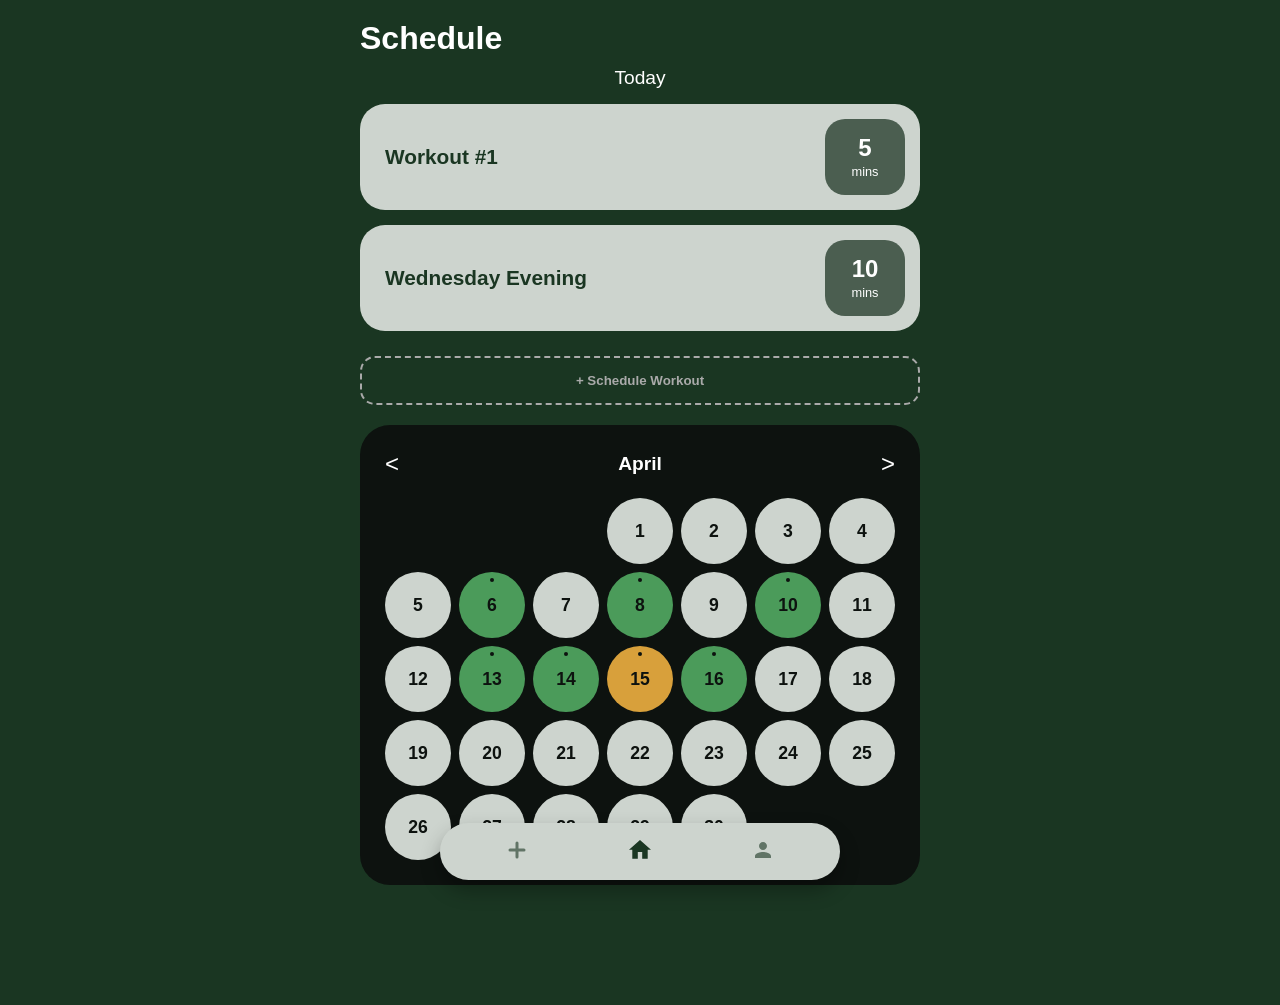
==== index.html @ 8c7636ed "Update index.html" ====
<!DOCTYPE html>
<html lang="en">
<head>
    <meta charset="UTF-8">
    <meta name="viewport" content="width=device-width, initial-scale=1.0, maximum-scale=1.0, user-scalable=no">
    <title>WorkoutKeeper</title>
    <link rel="stylesheet" href="style.css">
</head>
<body>
    <div id="app-wrapper">

        <section id="view-calendar" class="view active">
            <header class="schedule-header">
                <h1>Schedule</h1>
            </header>

            <div id="daily-schedule">
                <h2 id="selected-date-title">Today</h2>
                <div id="scheduled-workouts-list">
                    </div>
                <button id="btn-schedule-new" class="btn-ghost hidden">+ Schedule Workout</button>
            </div>

            <div class="calendar-container">
                <div class="calendar-header">
                    <button id="prev-month">&lt;</button>
                    <h2 id="month-display">April</h2>
                    <button id="next-month">&gt;</button>
                </div>
                <div id="calendar-grid" class="calendar-grid">
                    </div>
            </div>
        </section>

        <section id="view-builder" class="view hidden">
            <header>
                <input type="text" id="workout-name" placeholder="Name Your Workout" class="heading-input">
                <p style="color: #888; margin-bottom: 10px;">Color Theme</p>
                <div id="theme-selector">
                    <div class="theme-dot purple" data-theme="purple"></div>
                    <div class="theme-dot teal" data-theme="teal"></div>
                    <div class="theme-dot orange" data-theme="orange"></div>
                    <div class="theme-dot pink" data-theme="pink"></div>
                    <div class="theme-dot blue" data-theme="blue"></div>
                    <div class="theme-dot black" data-theme="black"></div>
                </div>
            </header>
            
            <main id="sets-container"></main>
            
            <button id="add-set-btn" class="btn-new-set">+ New Set</button>
            
            <div class="time-picker-inline">
                <label>Estimated Time</label>
                <select id="time-select">
                    <option value="5">5 mins</option>
                    <option value="10">10 mins</option>
                    <option value="20">15-20 mins</option>
                    <option value="30">20-30 mins</option>
                    <option value="45">30-45 mins</option>
                    <option value="60">45-60 mins</option>
                    <option value="90">1-1.5 hours</option>
                    <option value="120" selected>1.5-2 hours</option>
                </select>
            </div>

            <button id="save-to-library-btn" class="btn-save-green full-width">Save to Library</button>
        </section>

        <section id="view-active" class="view hidden">
            <h2 id="active-workout-title" style="font-size: 2.5rem; margin-bottom: 20px;">Workout</h2>
            <div id="active-sets-container"></div>
            
            <div class="execution-footer">
                <div class="progress-bar-bg"><div id="active-progress-bar"></div></div>
                <div class="flex-row">
                    <button id="btn-cancel-workout" class="btn-ghost flex-1" style="color:#e74c3c; border-color:#e74c3c; margin-top:0;">Quit</button>
                    <button id="btn-finish-workout" class="btn-save-green flex-3">Finish Workout</button>
                </div>
            </div>
        </section>

        <nav id="bottom-nav">
            <button class="nav-btn" data-target="view-builder">
                <svg width="24" height="24" viewBox="0 0 24 24" fill="none" stroke="currentColor" stroke-width="3" stroke-linecap="round"><line x1="12" y1="5" x2="12" y2="19"></line><line x1="5" y1="12" x2="19" y2="12"></line></svg>
            </button>
            <button class="nav-btn active" data-target="view-calendar">
                <svg width="24" height="24" viewBox="0 0 24 24" fill="currentColor"><path d="M10 20v-6h4v6h5v-8h3L12 3 2 12h3v8z"/></svg>
            </button>
            <button class="nav-btn" data-target="view-profile">
                <svg width="24" height="24" viewBox="0 0 24 24" fill="currentColor"><path d="M12 12c2.21 0 4-1.79 4-4s-1.79-4-4-4-4 1.79-4 4 1.79 4 4 4zm0 2c-2.67 0-8 1.34-8 4v2h16v-2c0-2.66-5.33-4-8-4z"/></svg>
            </button>
        </nav>
    </div>

    <div id="schedule-modal" class="modal-overlay hidden">
        <div class="modal-content text-center">
            <h3 style="color: black; margin-top:0;">Select Workout</h3>
            <div id="library-list"></div>
            <button id="close-schedule-modal" class="btn-delete-red full-width mt-10">Cancel</button>
        </div>
    </div>

    <div id="modal-overlay" class="modal-overlay hidden">
        <div class="modal-content">
            <h3 style="color: black; margin-top: 0;">Name Exercise</h3>
            <input type="text" id="modal-name" placeholder="Pushups">
            <div class="modal-toggles">
                <button id="toggle-reps" class="active">REPS<br><small>count</small></button>
                <button id="toggle-timed">TIMED<br><small>seconds</small></button>
            </div>
            <div id="time-unit-container" class="hidden">
                <button id="unit-sec" class="unit-btn active">Seconds</button>
                <button id="unit-min" class="unit-btn">Minutes</button>
            </div>
            <div class="modal-counter">
                <button id="counter-minus">-</button>
                <span id="counter-value">10</span>
                <button id="counter-plus">+</button>
            </div>
            <div class="flex-row">
                <button id="modal-save" class="btn-save-green flex-3">SAVE</button>
                <button id="modal-close" class="btn-delete-red flex-1">
                    <svg width="24" height="24" viewBox="0 0 24 24" fill="none" stroke="currentColor" stroke-width="2"><polyline points="3 6 5 6 21 6"></polyline><path d="M19 6v14a2 2 0 0 1-2 2H7a2 2 0 0 1-2-2V6m3 0V4a2 2 0 0 1 2-2h4a2 2 0 0 1 2 2v2"></path></svg>
                </button>
            </div>
        </div>
    </div>

    <script src="js.js"></script>
</body>
</html>
---- style.css ----
:root {
    --green-bg: #1a3622;
    --green-card: #cdd4ce;
    --green-dark: #4b5e50;
    --green-active: #4b9b5a;
    --gold: #d8a03b;
    --black: #0d120f;
    --white: #ffffff;
    --accent: #6200ea; /* Dynamic Theme Color */
}

* { box-sizing: border-box; font-family: -apple-system, BlinkMacSystemFont, sans-serif; margin: 0; padding: 0;}

body { 
    background-color: var(--white); 
    color: #333; 
    transition: background-color 0.3s ease;
}

/* Page Background Toggles */
body.bg-green { background-color: var(--green-bg); color: var(--white); }
#app-wrapper { max-width: 600px; margin: 0 auto; padding: 20px; padding-bottom: 120px; min-height: 100vh;}

/* --- SCHEDULE VIEW (Mockup 2) --- */
.schedule-header h1 { font-size: 2rem; margin-bottom: 10px; }
#selected-date-title { text-align: center; font-size: 1.2rem; font-weight: normal; margin-bottom: 15px;}

/* Workout Cards */
.workout-card {
    background-color: var(--green-card);
    border-radius: 25px;
    padding: 15px 15px 15px 25px;
    display: flex;
    justify-content: space-between;
    align-items: center;
    margin-bottom: 15px;
    color: var(--green-bg);
    cursor: pointer;
}
.workout-card h3 { font-size: 1.3rem; margin: 0; }
.workout-time-block {
    background-color: var(--green-dark);
    color: var(--white);
    border-radius: 20px;
    padding: 15px 20px;
    text-align: center;
    min-width: 80px;
}
.workout-time-block .val { font-size: 1.5rem; font-weight: bold; display: block;}
.workout-time-block .lbl { font-size: 0.8rem; }

/* Calendar Container */
.calendar-container {
    background-color: var(--black);
    border-radius: 30px;
    padding: 25px;
    margin-top: 20px;
}
.calendar-header { display: flex; justify-content: space-between; align-items: center; color: var(--white); margin-bottom: 20px;}
.calendar-header h2 { font-size: 1.2rem; margin: 0;}
.calendar-header button { background: none; border: none; color: white; font-size: 1.5rem; cursor: pointer; }

.calendar-grid {
    display: grid;
    grid-template-columns: repeat(7, 1fr);
    gap: 8px;
}
.day-cell {
    aspect-ratio: 1;
    border-radius: 50%;
    background-color: var(--green-card);
    color: var(--black);
    display: flex;
    flex-direction: column;
    align-items: center;
    justify-content: center;
    font-weight: bold;
    font-size: 1.1rem;
    cursor: pointer;
    position: relative;
}
.day-cell.empty { background: transparent; }
.day-cell.active-scheduled { background-color: var(--green-active); color: var(--black); }
.day-cell.current-selected { background-color: var(--gold); color: var(--black); }
.day-cell .dot { width: 4px; height: 4px; background: var(--black); border-radius: 50%; position: absolute; top: 6px; }

/* --- BUILDER VIEW (Mockup 3) --- */
#view-builder header h1 { font-size: 2rem; margin-bottom: 5px; }
#theme-selector { display: flex; gap: 10px; margin: 15px 0 25px 0; }
.theme-dot { width: 35px; height: 35px; border-radius: 50%; border: 3px solid transparent; cursor: pointer; }
.theme-dot.active { border-color: #aaa; }
.purple { background: #6200ea; } .teal { background: #00acc1; } .orange { background: #fb8c00; } 
.pink { background: #d81b60; } .blue { background: #2962ff; } .black { background: #000; }

.set-card {
    background-color: #000;
    color: white;
    border-radius: 20px;
    padding: 20px;
    margin-bottom: 20px;
}
.set-header { display: flex; justify-content: space-between; align-items: center; font-size: 1.2rem; font-weight: bold; margin-bottom: 15px;}
.set-header select { background: white; color: black; border-radius: 50%; width: 30px; height: 30px; text-align: center; border: none; font-weight: bold; margin-left: 10px;}

.exercise-row {
    border: 2px solid white;
    border-radius: 25px;
    padding: 12px 20px;
    margin-bottom: 10px;
    display: flex;
    justify-content: space-between;
    align-items: center;
    font-weight: bold;
}
.btn-add-ex { background: #888; color: black; border: none; border-radius: 12px; padding: 12px 20px; font-weight: bold; font-size: 1rem; cursor: pointer; margin-top: 10px;}
.btn-new-set { background: #666; color: white; width: 100%; border: none; border-radius: 20px; padding: 15px; font-size: 1.2rem; font-weight: bold; margin-bottom: 20px;}

.time-picker-inline { display: flex; justify-content: space-between; align-items: center; background: #666; color: white; padding: 10px 20px; border-radius: 25px; margin-bottom: 20px;}
.time-picker-inline select { background: transparent; color: white; border: none; font-size: 1.1rem; outline: none;}

/* --- BOTTOM NAV (Floating Pill) --- */
#bottom-nav {
    position: fixed;
    bottom: 20px;
    left: 50%;
    transform: translateX(-50%);
    width: 85%;
    max-width: 400px;
    background-color: var(--green-card);
    border-radius: 40px;
    display: flex;
    justify-content: space-around;
    padding: 15px;
    z-index: 100;
    box-shadow: 0 10px 20px rgba(0,0,0,0.3);
}
.nav-btn { background: none; border: none; color: var(--green-bg); cursor: pointer; opacity: 0.6; transition: 0.2s;}
.nav-btn.active { opacity: 1; transform: scale(1.1); }

/* --- MODAL (Mockup 3 Editor) --- */
.modal-overlay { position: fixed; inset: 0; background: rgba(255,255,255,0.9); display: flex; justify-content: center; align-items: center; z-index: 1000; }
.modal-content { background: white; border: 4px solid black; width: 90%; max-width: 400px; padding: 25px; border-radius: 20px; text-align: center; box-shadow: 0 10px 30px rgba(0,0,0,0.2);}
#modal-name { width: 100%; padding: 15px; font-size: 1.5rem; font-weight: bold; border: 2px solid black; border-radius: 12px; margin-bottom: 15px; text-align: center;}
.modal-toggles { display: flex; border: 2px solid black; border-radius: 12px; overflow: hidden; margin-bottom: 20px; }
.modal-toggles button { flex: 1; background: white; color: #888; border: none; padding: 15px; font-weight: bold; font-size: 1.2rem;}
.modal-toggles button.active { background: #aaa; color: white; }
.modal-counter { display: flex; justify-content: space-between; align-items: center; font-size: 4rem; font-weight: bold; margin-bottom: 20px; color: black;}
.modal-counter button { background: none; border: none; color: black; font-size: 3rem; cursor: pointer; padding: 0 20px;}
.btn-save-green { background: #2ecc71; color: black; font-weight: bold; border: 3px solid black; border-radius: 12px; padding: 15px; font-size: 1.2rem; cursor: pointer;}
.btn-delete-red { background: #e74c3c; color: black; border: 3px solid black; border-radius: 12px; display: flex; align-items: center; justify-content: center; cursor: pointer;}

/* Utils */
.hidden { display: none !important; }
.flex-row { display: flex; gap: 10px; }
.flex-3 { flex: 3; } .flex-1 { flex: 1; }
.full-width { width: 100%; }
.mt-10 { margin-top: 10px; }
.text-center { text-align: center; }
.btn-ghost { background: transparent; border: 2px dashed #aaa; color: #aaa; padding: 15px; border-radius: 15px; width: 100%; font-weight: bold; cursor: pointer; margin-top: 10px;}
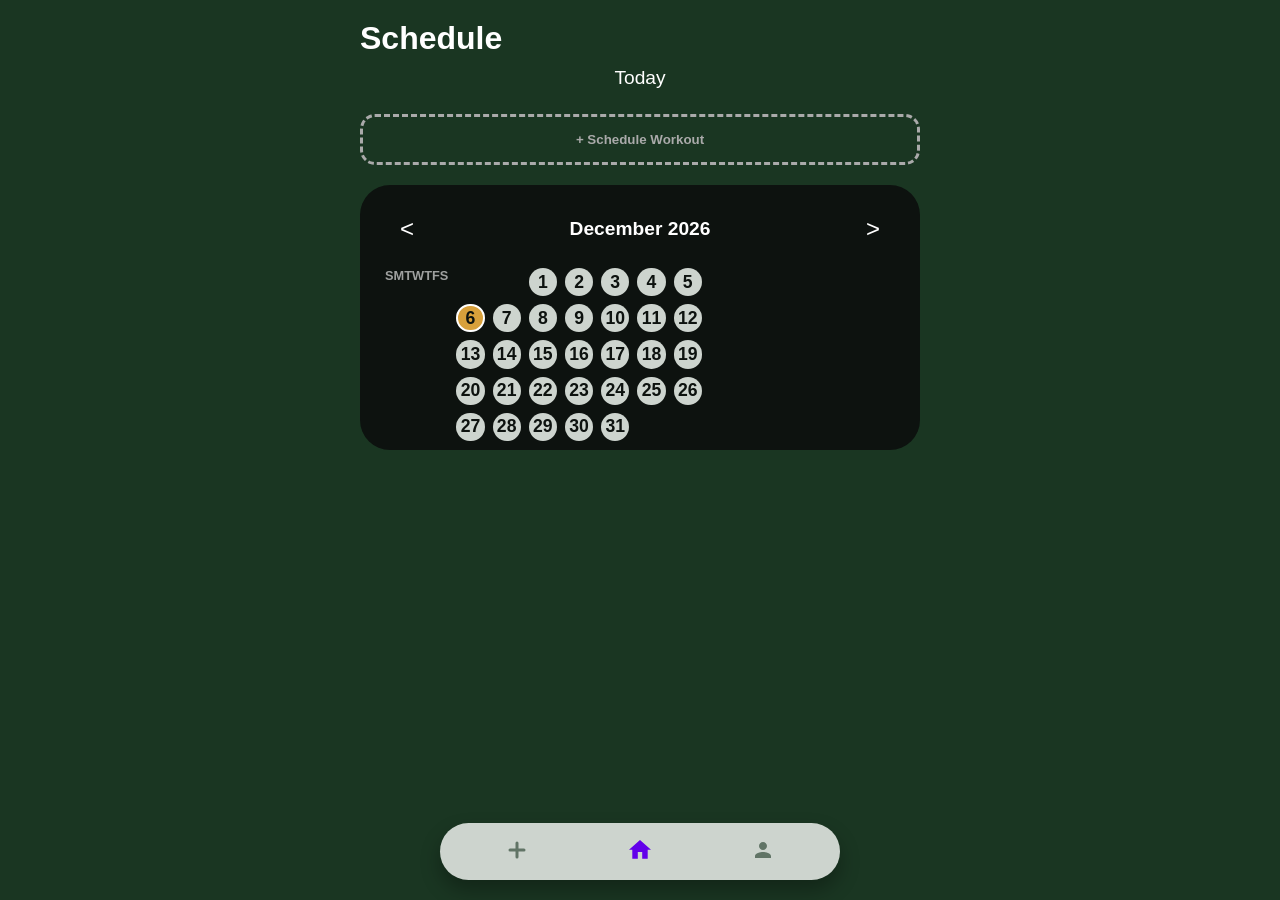
==== commit 52e11868: "Update index.html" ====
--- a/index.html
+++ b/index.html
@@ -16,8 +16,7 @@
 
             <div id="daily-schedule">
                 <h2 id="selected-date-title">Today</h2>
-                <div id="scheduled-workouts-list">
-                    </div>
+                <div id="scheduled-workouts-list"></div>
                 <button id="btn-schedule-new" class="btn-ghost hidden">+ Schedule Workout</button>
             </div>
 
@@ -27,7 +26,29 @@
                     <h2 id="month-display">April</h2>
                     <button id="next-month">&gt;</button>
                 </div>
-                <div id="calendar-grid" class="calendar-grid">
+                <div id="calendar-grid" class="calendar-grid"></div>
+            </div>
+        </section>
+
+        <section id="view-preview" class="view hidden">
+            <div class="preview-nav">
+                <button id="btn-back-schedule" class="btn-circle-back">
+                    <svg width="24" height="24" viewBox="0 0 24 24" fill="none" stroke="currentColor" stroke-width="3" stroke-linecap="round"><path d="M19 12H5M12 19l-7-7 7-7"/></svg>
+                </button>
+                <button id="btn-start-workout" class="btn-start-pill">Start</button>
+            </div>
+            
+            <div class="preview-card">
+                <p class="section-label">Overview</p>
+                <h2 id="preview-title" class="theme-text-color">Workout Name</h2>
+                
+                <p class="section-label mt-15">Estimated Time</p>
+                <div class="est-time-block">
+                    <div class="time-bubble" id="preview-time">1.5 - 2</div>
+                    <span class="time-label">hours</span>
+                </div>
+
+                <div id="preview-sets-container">
                     </div>
             </div>
         </section>
@@ -47,37 +68,29 @@
             </header>
             
             <main id="sets-container"></main>
-            
             <button id="add-set-btn" class="btn-new-set">+ New Set</button>
             
             <div class="time-picker-inline">
                 <label>Estimated Time</label>
                 <select id="time-select">
-                    <option value="5">5 mins</option>
-                    <option value="10">10 mins</option>
-                    <option value="20">15-20 mins</option>
-                    <option value="30">20-30 mins</option>
-                    <option value="45">30-45 mins</option>
-                    <option value="60">45-60 mins</option>
-                    <option value="90">1-1.5 hours</option>
-                    <option value="120" selected>1.5-2 hours</option>
+                    <option value="5 mins">5 mins</option>
+                    <option value="10 mins">10 mins</option>
+                    <option value="15-20 mins">15-20 mins</option>
+                    <option value="30-45 mins">30-45 mins</option>
+                    <option value="1.5 - 2 hours" selected>1.5 - 2 hours</option>
                 </select>
             </div>
-
             <button id="save-to-library-btn" class="btn-save-green full-width">Save to Library</button>
         </section>
 
         <section id="view-active" class="view hidden">
-            <h2 id="active-workout-title" style="font-size: 2.5rem; margin-bottom: 20px;">Workout</h2>
-            <div id="active-sets-container"></div>
+            <header class="active-header">
+                <h2 id="active-workout-title" class="theme-text-color">Workout</h2>
+                <button id="btn-cancel-workout" class="btn-ghost-small">Quit</button>
+            </header>
             
-            <div class="execution-footer">
-                <div class="progress-bar-bg"><div id="active-progress-bar"></div></div>
-                <div class="flex-row">
-                    <button id="btn-cancel-workout" class="btn-ghost flex-1" style="color:#e74c3c; border-color:#e74c3c; margin-top:0;">Quit</button>
-                    <button id="btn-finish-workout" class="btn-save-green flex-3">Finish Workout</button>
+            <div id="active-sets-container" class="active-scroll-area">
                 </div>
-            </div>
         </section>
 
         <nav id="bottom-nav">
@@ -106,8 +119,8 @@
             <h3 style="color: black; margin-top: 0;">Name Exercise</h3>
             <input type="text" id="modal-name" placeholder="Pushups">
             <div class="modal-toggles">
-                <button id="toggle-reps" class="active">REPS<br><small>count</small></button>
-                <button id="toggle-timed">TIMED<br><small>seconds</small></button>
+                <button id="toggle-reps" class="active">REPS</button>
+                <button id="toggle-timed">TIMED</button>
             </div>
             <div id="time-unit-container" class="hidden">
                 <button id="unit-sec" class="unit-btn active">Seconds</button>
@@ -120,9 +133,7 @@
             </div>
             <div class="flex-row">
                 <button id="modal-save" class="btn-save-green flex-3">SAVE</button>
-                <button id="modal-close" class="btn-delete-red flex-1">
-                    <svg width="24" height="24" viewBox="0 0 24 24" fill="none" stroke="currentColor" stroke-width="2"><polyline points="3 6 5 6 21 6"></polyline><path d="M19 6v14a2 2 0 0 1-2 2H7a2 2 0 0 1-2-2V6m3 0V4a2 2 0 0 1 2-2h4a2 2 0 0 1 2 2v2"></path></svg>
-                </button>
+                <button id="modal-close" class="btn-delete-red flex-1">X</button>
             </div>
         </div>
     </div>
--- a/style.css
+++ b/style.css
@@ -6,138 +6,82 @@
     --gold: #d8a03b;
     --black: #0d120f;
     --white: #ffffff;
-    --accent: #6200ea; /* Dynamic Theme Color */
+    --accent: #6200ea; /* Default Purple */
 }
+
+/* Theme Engine */
+[data-theme="purple"] { --accent: #6200ea; }
+[data-theme="teal"] { --accent: #00acc1; }
+[data-theme="orange"] { --accent: #fb8c00; }
+[data-theme="pink"] { --accent: #d81b60; }
+[data-theme="blue"] { --accent: #2962ff; }
+[data-theme="black"] { --accent: #333333; }
 
 * { box-sizing: border-box; font-family: -apple-system, BlinkMacSystemFont, sans-serif; margin: 0; padding: 0;}
 
-body { 
-    background-color: var(--white); 
-    color: #333; 
-    transition: background-color 0.3s ease;
-}
-
-/* Page Background Toggles */
+body { background-color: var(--white); color: #333; transition: background-color 0.3s ease; }
 body.bg-green { background-color: var(--green-bg); color: var(--white); }
 #app-wrapper { max-width: 600px; margin: 0 auto; padding: 20px; padding-bottom: 120px; min-height: 100vh;}
 
-/* --- SCHEDULE VIEW (Mockup 2) --- */
 .schedule-header h1 { font-size: 2rem; margin-bottom: 10px; }
 #selected-date-title { text-align: center; font-size: 1.2rem; font-weight: normal; margin-bottom: 15px;}
 
 /* Workout Cards */
-.workout-card {
-    background-color: var(--green-card);
-    border-radius: 25px;
-    padding: 15px 15px 15px 25px;
-    display: flex;
-    justify-content: space-between;
-    align-items: center;
-    margin-bottom: 15px;
-    color: var(--green-bg);
-    cursor: pointer;
-}
-.workout-card h3 { font-size: 1.3rem; margin: 0; }
-.workout-time-block {
-    background-color: var(--green-dark);
-    color: var(--white);
-    border-radius: 20px;
-    padding: 15px 20px;
-    text-align: center;
-    min-width: 80px;
-}
+.workout-card { background-color: var(--green-card); border-radius: 25px; padding: 15px 15px 15px 25px; display: flex; justify-content: space-between; align-items: center; margin-bottom: 15px; color: var(--green-bg); cursor: pointer; box-shadow: 0 4px 6px rgba(0,0,0,0.1); }
+.workout-time-block { background-color: var(--green-dark); color: var(--white); border-radius: 20px; padding: 15px 20px; text-align: center; min-width: 80px; }
 .workout-time-block .val { font-size: 1.5rem; font-weight: bold; display: block;}
 .workout-time-block .lbl { font-size: 0.8rem; }
 
 /* Calendar Container */
-.calendar-container {
-    background-color: var(--black);
-    border-radius: 30px;
-    padding: 25px;
-    margin-top: 20px;
-}
+.calendar-container { background-color: var(--black); border-radius: 30px; padding: 25px; margin-top: 20px; }
 .calendar-header { display: flex; justify-content: space-between; align-items: center; color: var(--white); margin-bottom: 20px;}
 .calendar-header h2 { font-size: 1.2rem; margin: 0;}
-.calendar-header button { background: none; border: none; color: white; font-size: 1.5rem; cursor: pointer; }
+.calendar-header button { background: none; border: none; color: white; font-size: 1.5rem; cursor: pointer; padding: 5px 15px;}
 
-.calendar-grid {
-    display: grid;
-    grid-template-columns: repeat(7, 1fr);
-    gap: 8px;
-}
-.day-cell {
-    aspect-ratio: 1;
-    border-radius: 50%;
-    background-color: var(--green-card);
-    color: var(--black);
-    display: flex;
-    flex-direction: column;
-    align-items: center;
-    justify-content: center;
-    font-weight: bold;
-    font-size: 1.1rem;
-    cursor: pointer;
-    position: relative;
-}
-.day-cell.empty { background: transparent; }
+.calendar-grid { display: grid; grid-template-columns: repeat(7, 1fr); gap: 8px; }
+.calendar-grid-header { display: grid; grid-template-columns: repeat(7, 1fr); text-align: center; font-weight: bold; font-size: 0.8rem; margin-bottom: 10px; opacity: 0.6; color: white;}
+.day-cell { aspect-ratio: 1; border-radius: 50%; background-color: var(--green-card); color: var(--black); display: flex; flex-direction: column; align-items: center; justify-content: center; font-weight: bold; font-size: 1.1rem; cursor: pointer; position: relative; }
+.day-cell.empty { background: transparent; cursor: default;}
 .day-cell.active-scheduled { background-color: var(--green-active); color: var(--black); }
-.day-cell.current-selected { background-color: var(--gold); color: var(--black); }
+.day-cell.current-selected { background-color: var(--gold); color: var(--black); border: 2px solid white;}
 .day-cell .dot { width: 4px; height: 4px; background: var(--black); border-radius: 50%; position: absolute; top: 6px; }
 
-/* --- BUILDER VIEW (Mockup 3) --- */
-#view-builder header h1 { font-size: 2rem; margin-bottom: 5px; }
+/* Builder */
+.heading-input { width: 100%; background: transparent; border: none; color: black; font-size: 2.5rem; font-weight: bold; margin-bottom: 5px; outline: none; border-bottom: 2px dashed #ccc;}
+.heading-input::placeholder { color: #ccc; }
+
 #theme-selector { display: flex; gap: 10px; margin: 15px 0 25px 0; }
 .theme-dot { width: 35px; height: 35px; border-radius: 50%; border: 3px solid transparent; cursor: pointer; }
-.theme-dot.active { border-color: #aaa; }
+.theme-dot.active { border-color: #333; }
 .purple { background: #6200ea; } .teal { background: #00acc1; } .orange { background: #fb8c00; } 
 .pink { background: #d81b60; } .blue { background: #2962ff; } .black { background: #000; }
 
-.set-card {
-    background-color: #000;
-    color: white;
-    border-radius: 20px;
-    padding: 20px;
-    margin-bottom: 20px;
-}
+.set-card { background-color: #000; color: white; border-radius: 20px; padding: 20px; margin-bottom: 20px; }
 .set-header { display: flex; justify-content: space-between; align-items: center; font-size: 1.2rem; font-weight: bold; margin-bottom: 15px;}
-.set-header select { background: white; color: black; border-radius: 50%; width: 30px; height: 30px; text-align: center; border: none; font-weight: bold; margin-left: 10px;}
 
-.exercise-row {
-    border: 2px solid white;
-    border-radius: 25px;
-    padding: 12px 20px;
-    margin-bottom: 10px;
-    display: flex;
-    justify-content: space-between;
-    align-items: center;
-    font-weight: bold;
-}
+/* NEW: Set Counter UI */
+.set-counter { display: flex; align-items: center; background: white; color: black; border-radius: 20px; padding: 2px 5px; font-weight: bold;}
+.set-counter button { background: none; border: none; font-size: 1.2rem; font-weight: bold; padding: 0 10px; cursor: pointer; color: var(--accent);}
+.set-counter span { padding: 0 10px; font-size: 1.1rem;}
+
+.exercise-row { border: 2px solid white; border-radius: 25px; padding: 12px 20px; margin-bottom: 10px; display: flex; justify-content: space-between; align-items: center; font-weight: bold;}
 .btn-add-ex { background: #888; color: black; border: none; border-radius: 12px; padding: 12px 20px; font-weight: bold; font-size: 1rem; cursor: pointer; margin-top: 10px;}
 .btn-new-set { background: #666; color: white; width: 100%; border: none; border-radius: 20px; padding: 15px; font-size: 1.2rem; font-weight: bold; margin-bottom: 20px;}
 
 .time-picker-inline { display: flex; justify-content: space-between; align-items: center; background: #666; color: white; padding: 10px 20px; border-radius: 25px; margin-bottom: 20px;}
 .time-picker-inline select { background: transparent; color: white; border: none; font-size: 1.1rem; outline: none;}
 
-/* --- BOTTOM NAV (Floating Pill) --- */
-#bottom-nav {
-    position: fixed;
-    bottom: 20px;
-    left: 50%;
-    transform: translateX(-50%);
-    width: 85%;
-    max-width: 400px;
-    background-color: var(--green-card);
-    border-radius: 40px;
-    display: flex;
-    justify-content: space-around;
-    padding: 15px;
-    z-index: 100;
-    box-shadow: 0 10px 20px rgba(0,0,0,0.3);
-}
+/* Floating Nav */
+#bottom-nav { position: fixed; bottom: 20px; left: 50%; transform: translateX(-50%); width: 85%; max-width: 400px; background-color: var(--green-card); border-radius: 40px; display: flex; justify-content: space-around; padding: 15px; z-index: 100; box-shadow: 0 10px 20px rgba(0,0,0,0.3); }
 .nav-btn { background: none; border: none; color: var(--green-bg); cursor: pointer; opacity: 0.6; transition: 0.2s;}
-.nav-btn.active { opacity: 1; transform: scale(1.1); }
+.nav-btn.active { opacity: 1; transform: scale(1.1); color: var(--accent); }
 
-/* --- MODAL (Mockup 3 Editor) --- */
+/* Execution Engine */
+.execution-footer { position: fixed; bottom: 0; left: 0; width: 100%; background: #111; padding: 20px; padding-bottom: 30px; z-index: 200; box-shadow: 0 -10px 20px rgba(0,0,0,0.5);}
+.progress-bar-bg { width: 100%; height: 10px; background: #333; border-radius: 5px; overflow: hidden; margin-bottom: 20px; }
+#active-progress-bar { height: 100%; width: 0%; background: var(--accent); transition: width 0.3s ease; }
+
+/* Modals */
 .modal-overlay { position: fixed; inset: 0; background: rgba(255,255,255,0.9); display: flex; justify-content: center; align-items: center; z-index: 1000; }
 .modal-content { background: white; border: 4px solid black; width: 90%; max-width: 400px; padding: 25px; border-radius: 20px; text-align: center; box-shadow: 0 10px 30px rgba(0,0,0,0.2);}
 #modal-name { width: 100%; padding: 15px; font-size: 1.5rem; font-weight: bold; border: 2px solid black; border-radius: 12px; margin-bottom: 15px; text-align: center;}
@@ -146,14 +90,14 @@
 .modal-toggles button.active { background: #aaa; color: white; }
 .modal-counter { display: flex; justify-content: space-between; align-items: center; font-size: 4rem; font-weight: bold; margin-bottom: 20px; color: black;}
 .modal-counter button { background: none; border: none; color: black; font-size: 3rem; cursor: pointer; padding: 0 20px;}
+
 .btn-save-green { background: #2ecc71; color: black; font-weight: bold; border: 3px solid black; border-radius: 12px; padding: 15px; font-size: 1.2rem; cursor: pointer;}
-.btn-delete-red { background: #e74c3c; color: black; border: 3px solid black; border-radius: 12px; display: flex; align-items: center; justify-content: center; cursor: pointer;}
+.btn-delete-red { background: #e74c3c; color: black; border: 3px solid black; border-radius: 12px; display: flex; align-items: center; justify-content: center; cursor: pointer; padding: 15px; font-weight: bold;}
+.btn-ghost { background: transparent; border: 3px dashed #aaa; color: #aaa; padding: 15px; border-radius: 15px; width: 100%; font-weight: bold; cursor: pointer; margin-top: 10px;}
 
-/* Utils */
 .hidden { display: none !important; }
 .flex-row { display: flex; gap: 10px; }
 .flex-3 { flex: 3; } .flex-1 { flex: 1; }
 .full-width { width: 100%; }
 .mt-10 { margin-top: 10px; }
 .text-center { text-align: center; }
-.btn-ghost { background: transparent; border: 2px dashed #aaa; color: #aaa; padding: 15px; border-radius: 15px; width: 100%; font-weight: bold; cursor: pointer; margin-top: 10px;}
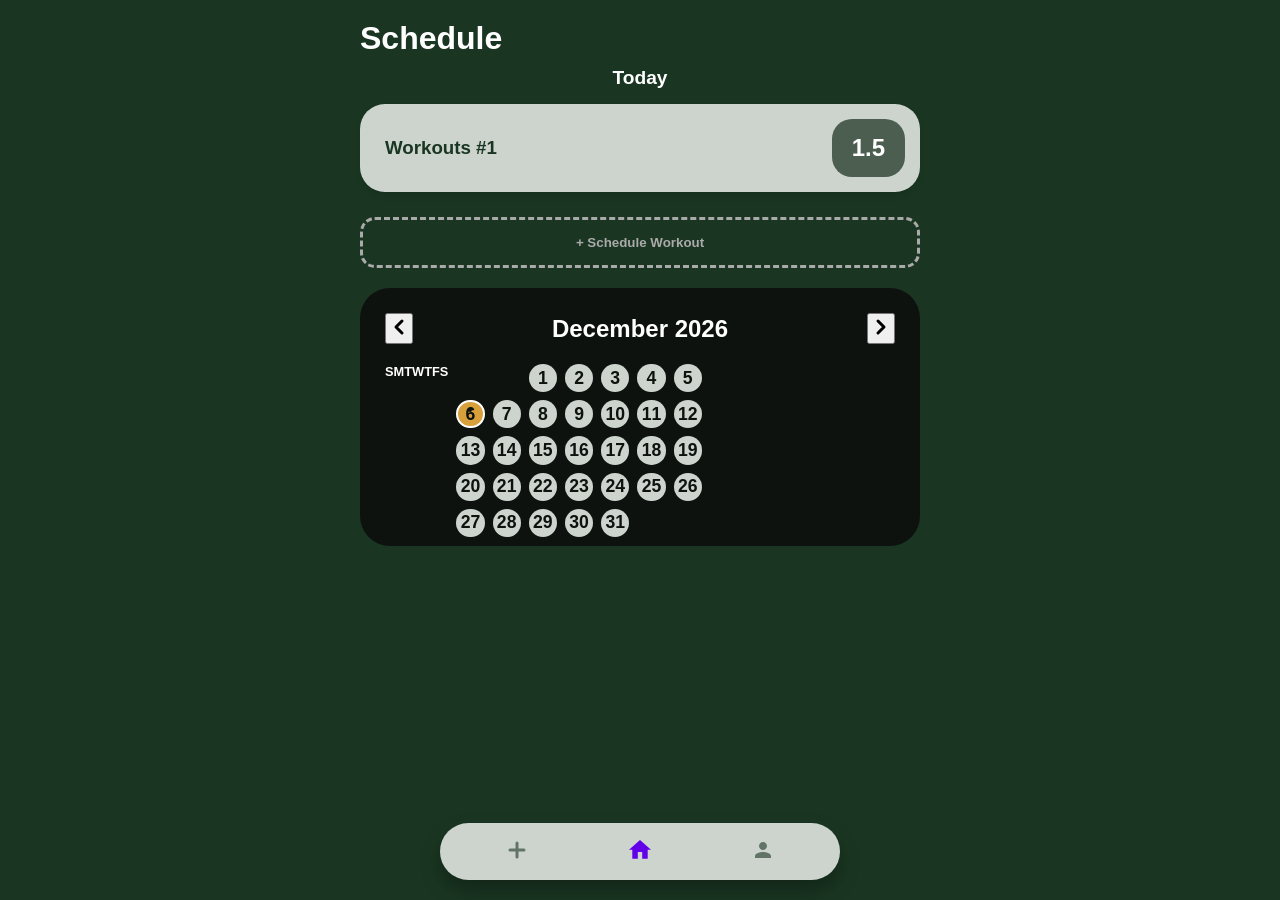
==== commit f1ac2c86: "Update index.html" ====
--- a/index.html
+++ b/index.html
@@ -22,9 +22,13 @@
 
             <div class="calendar-container">
                 <div class="calendar-header">
-                    <button id="prev-month">&lt;</button>
+                    <button id="prev-month">
+                        <svg width="24" height="24" viewBox="0 0 24 24" fill="none" stroke="currentColor" stroke-width="3" stroke-linecap="round" stroke-linejoin="round"><polyline points="15 18 9 12 15 6"></polyline></svg>
+                    </button>
                     <h2 id="month-display">April</h2>
-                    <button id="next-month">&gt;</button>
+                    <button id="next-month">
+                        <svg width="24" height="24" viewBox="0 0 24 24" fill="none" stroke="currentColor" stroke-width="3" stroke-linecap="round" stroke-linejoin="round"><polyline points="9 18 15 12 9 6"></polyline></svg>
+                    </button>
                 </div>
                 <div id="calendar-grid" class="calendar-grid"></div>
             </div>
--- a/style.css
+++ b/style.css
@@ -1,45 +1,65 @@
 :root {
-    --green-bg: #1a3622;
-    --green-card: #cdd4ce;
-    --green-dark: #4b5e50;
-    --green-active: #4b9b5a;
-    --gold: #d8a03b;
-    --black: #0d120f;
-    --white: #ffffff;
-    --accent: #6200ea; /* Default Purple */
+    --green-bg: #1a3622; --green-card: #cdd4ce; --green-dark: #4b5e50; --green-active: #4b9b5a;
+    --gold: #d8a03b; --black: #0d120f; --white: #ffffff;
+    
+    /* Dynamic Theme Variables */
+    --accent: #6200ea; 
+    --accent-dark: #311b92;
+    --accent-fade: linear-gradient(to bottom, #6200ea, transparent);
+    --accent-bg-wash: #f3e5f5;
 }
 
 /* Theme Engine */
-[data-theme="purple"] { --accent: #6200ea; }
-[data-theme="teal"] { --accent: #00acc1; }
-[data-theme="orange"] { --accent: #fb8c00; }
-[data-theme="pink"] { --accent: #d81b60; }
-[data-theme="blue"] { --accent: #2962ff; }
-[data-theme="black"] { --accent: #333333; }
+[data-theme="purple"] { --accent: #4a2cba; --accent-dark: #2a1b54; --accent-fade: linear-gradient(to bottom, #4a2cba, #4a2cba00); --accent-bg-wash: #f0ebfc; }
+[data-theme="teal"] { --accent: #3b8e9b; --accent-dark: #1e4b52; --accent-fade: linear-gradient(to bottom, #3b8e9b, #3b8e9b00); --accent-bg-wash: #e0f2f1; }
+[data-theme="orange"] { --accent: #fb8c00; --accent-dark: #e65100; --accent-fade: linear-gradient(to bottom, #fb8c00, #fb8c0000); --accent-bg-wash: #fff3e0; }
+[data-theme="pink"] { --accent: #d81b60; --accent-dark: #880e4f; --accent-fade: linear-gradient(to bottom, #d81b60, #d81b6000); --accent-bg-wash: #fce4ec; }
+[data-theme="blue"] { --accent: #2962ff; --accent-dark: #0d47a1; --accent-fade: linear-gradient(to bottom, #2962ff, #2962ff00); --accent-bg-wash: #e3f2fd; }
+[data-theme="black"] { --accent: #333333; --accent-dark: #000000; --accent-fade: linear-gradient(to bottom, #333, #33333300); --accent-bg-wash: #eeeeee; }
 
-* { box-sizing: border-box; font-family: -apple-system, BlinkMacSystemFont, sans-serif; margin: 0; padding: 0;}
-
+* { box-sizing: border-box; font-family: -apple-system, sans-serif; margin: 0; padding: 0;}
 body { background-color: var(--white); color: #333; transition: background-color 0.3s ease; }
 body.bg-green { background-color: var(--green-bg); color: var(--white); }
+body.bg-wash { background-color: var(--accent-bg-wash); }
 #app-wrapper { max-width: 600px; margin: 0 auto; padding: 20px; padding-bottom: 120px; min-height: 100vh;}
 
+.theme-text-color { color: var(--accent); }
+
+/* --- Preview View (New) --- */
+.preview-nav { display: flex; justify-content: space-between; align-items: center; margin-bottom: 20px;}
+.btn-circle-back { width: 60px; height: 60px; border-radius: 50%; background: white; border: none; box-shadow: 0 4px 10px rgba(0,0,0,0.1); display: flex; justify-content: center; align-items: center; cursor: pointer; color: #333;}
+.btn-start-pill { background: #4caf50; color: white; border: none; border-radius: 30px; padding: 15px 40px; font-size: 1.5rem; font-weight: bold; cursor: pointer; box-shadow: 0 4px 10px rgba(0,0,0,0.2);}
+
+.preview-card { background: white; border-radius: 30px; padding: 30px; box-shadow: 0 10px 30px rgba(0,0,0,0.1); min-height: 70vh;}
+.section-label { font-weight: bold; color: #111; margin-bottom: 5px; font-size: 1.1rem;}
+#preview-title { font-size: 2.2rem; margin-bottom: 20px; }
+.est-time-block { display: flex; align-items: center; gap: 15px; margin-bottom: 30px;}
+.time-bubble { background: #666; color: white; padding: 10px 20px; border-radius: 25px; font-size: 1.5rem; font-weight: bold;}
+.time-label { font-size: 1.5rem; color: #111; }
+
+/* Themed Set Cards (Preview & Active) */
+.themed-set-card { background: var(--accent); color: white; border-radius: 25px; padding: 25px; margin-bottom: 20px; transition: 0.3s ease;}
+.themed-set-card.faded { background: var(--accent-fade); opacity: 0.8;}
+.set-card-header { display: flex; justify-content: space-between; font-size: 1.3rem; font-weight: bold; margin-bottom: 20px;}
+
+.ex-badge-row { display: flex; align-items: center; gap: 15px; margin-bottom: 15px; font-size: 1.3rem; font-weight: 600;}
+.ex-badge { background: var(--accent-dark); color: white; width: 50px; height: 50px; border-radius: 50%; display: flex; justify-content: center; align-items: center; font-size: 1.2rem;}
+
+/* Active Workout specific buttons */
+.btn-timer-gold { background: #f4d03f; color: white; border: none; border-radius: 20px; padding: 15px; width: 100%; font-size: 1.5rem; font-weight: bold; margin-top: 10px; cursor: pointer;}
+.btn-complete-green { background: #2ecc71; color: white; border: none; border-radius: 20px; padding: 15px; width: 100%; font-size: 1.5rem; font-weight: bold; margin-top: 10px; cursor: pointer;}
+
+/* Calendar / Common */
 .schedule-header h1 { font-size: 2rem; margin-bottom: 10px; }
-#selected-date-title { text-align: center; font-size: 1.2rem; font-weight: normal; margin-bottom: 15px;}
-
-/* Workout Cards */
+#selected-date-title { text-align: center; font-size: 1.2rem; margin-bottom: 15px;}
 .workout-card { background-color: var(--green-card); border-radius: 25px; padding: 15px 15px 15px 25px; display: flex; justify-content: space-between; align-items: center; margin-bottom: 15px; color: var(--green-bg); cursor: pointer; box-shadow: 0 4px 6px rgba(0,0,0,0.1); }
-.workout-time-block { background-color: var(--green-dark); color: var(--white); border-radius: 20px; padding: 15px 20px; text-align: center; min-width: 80px; }
+.workout-time-block { background-color: var(--green-dark); color: var(--white); border-radius: 20px; padding: 15px 20px; text-align: center; }
 .workout-time-block .val { font-size: 1.5rem; font-weight: bold; display: block;}
 .workout-time-block .lbl { font-size: 0.8rem; }
-
-/* Calendar Container */
 .calendar-container { background-color: var(--black); border-radius: 30px; padding: 25px; margin-top: 20px; }
 .calendar-header { display: flex; justify-content: space-between; align-items: center; color: var(--white); margin-bottom: 20px;}
-.calendar-header h2 { font-size: 1.2rem; margin: 0;}
-.calendar-header button { background: none; border: none; color: white; font-size: 1.5rem; cursor: pointer; padding: 5px 15px;}
-
+.calendar-grid-header { display: grid; grid-template-columns: repeat(7, 1fr); text-align: center; font-weight: bold; font-size: 0.8rem; margin-bottom: 10px; color: white;}
 .calendar-grid { display: grid; grid-template-columns: repeat(7, 1fr); gap: 8px; }
-.calendar-grid-header { display: grid; grid-template-columns: repeat(7, 1fr); text-align: center; font-weight: bold; font-size: 0.8rem; margin-bottom: 10px; opacity: 0.6; color: white;}
 .day-cell { aspect-ratio: 1; border-radius: 50%; background-color: var(--green-card); color: var(--black); display: flex; flex-direction: column; align-items: center; justify-content: center; font-weight: bold; font-size: 1.1rem; cursor: pointer; position: relative; }
 .day-cell.empty { background: transparent; cursor: default;}
 .day-cell.active-scheduled { background-color: var(--green-active); color: var(--black); }
@@ -48,26 +68,17 @@
 
 /* Builder */
 .heading-input { width: 100%; background: transparent; border: none; color: black; font-size: 2.5rem; font-weight: bold; margin-bottom: 5px; outline: none; border-bottom: 2px dashed #ccc;}
-.heading-input::placeholder { color: #ccc; }
-
 #theme-selector { display: flex; gap: 10px; margin: 15px 0 25px 0; }
 .theme-dot { width: 35px; height: 35px; border-radius: 50%; border: 3px solid transparent; cursor: pointer; }
 .theme-dot.active { border-color: #333; }
-.purple { background: #6200ea; } .teal { background: #00acc1; } .orange { background: #fb8c00; } 
-.pink { background: #d81b60; } .blue { background: #2962ff; } .black { background: #000; }
-
+.purple { background: #4a2cba; } .teal { background: #3b8e9b; } .orange { background: #fb8c00; } .pink { background: #d81b60; } .blue { background: #2962ff; } .black { background: #000; }
 .set-card { background-color: #000; color: white; border-radius: 20px; padding: 20px; margin-bottom: 20px; }
 .set-header { display: flex; justify-content: space-between; align-items: center; font-size: 1.2rem; font-weight: bold; margin-bottom: 15px;}
-
-/* NEW: Set Counter UI */
 .set-counter { display: flex; align-items: center; background: white; color: black; border-radius: 20px; padding: 2px 5px; font-weight: bold;}
 .set-counter button { background: none; border: none; font-size: 1.2rem; font-weight: bold; padding: 0 10px; cursor: pointer; color: var(--accent);}
-.set-counter span { padding: 0 10px; font-size: 1.1rem;}
-
 .exercise-row { border: 2px solid white; border-radius: 25px; padding: 12px 20px; margin-bottom: 10px; display: flex; justify-content: space-between; align-items: center; font-weight: bold;}
 .btn-add-ex { background: #888; color: black; border: none; border-radius: 12px; padding: 12px 20px; font-weight: bold; font-size: 1rem; cursor: pointer; margin-top: 10px;}
 .btn-new-set { background: #666; color: white; width: 100%; border: none; border-radius: 20px; padding: 15px; font-size: 1.2rem; font-weight: bold; margin-bottom: 20px;}
-
 .time-picker-inline { display: flex; justify-content: space-between; align-items: center; background: #666; color: white; padding: 10px 20px; border-radius: 25px; margin-bottom: 20px;}
 .time-picker-inline select { background: transparent; color: white; border: none; font-size: 1.1rem; outline: none;}
 
@@ -76,12 +87,9 @@
 .nav-btn { background: none; border: none; color: var(--green-bg); cursor: pointer; opacity: 0.6; transition: 0.2s;}
 .nav-btn.active { opacity: 1; transform: scale(1.1); color: var(--accent); }
 
-/* Execution Engine */
-.execution-footer { position: fixed; bottom: 0; left: 0; width: 100%; background: #111; padding: 20px; padding-bottom: 30px; z-index: 200; box-shadow: 0 -10px 20px rgba(0,0,0,0.5);}
-.progress-bar-bg { width: 100%; height: 10px; background: #333; border-radius: 5px; overflow: hidden; margin-bottom: 20px; }
-#active-progress-bar { height: 100%; width: 0%; background: var(--accent); transition: width 0.3s ease; }
-
-/* Modals */
+/* Modals & Utils */
+.active-header { display: flex; justify-content: space-between; align-items: center; margin-bottom: 20px;}
+.btn-ghost-small { background: transparent; border: 2px solid #ccc; border-radius: 15px; padding: 5px 15px; font-weight: bold; color: #555;}
 .modal-overlay { position: fixed; inset: 0; background: rgba(255,255,255,0.9); display: flex; justify-content: center; align-items: center; z-index: 1000; }
 .modal-content { background: white; border: 4px solid black; width: 90%; max-width: 400px; padding: 25px; border-radius: 20px; text-align: center; box-shadow: 0 10px 30px rgba(0,0,0,0.2);}
 #modal-name { width: 100%; padding: 15px; font-size: 1.5rem; font-weight: bold; border: 2px solid black; border-radius: 12px; margin-bottom: 15px; text-align: center;}
@@ -90,14 +98,11 @@
 .modal-toggles button.active { background: #aaa; color: white; }
 .modal-counter { display: flex; justify-content: space-between; align-items: center; font-size: 4rem; font-weight: bold; margin-bottom: 20px; color: black;}
 .modal-counter button { background: none; border: none; color: black; font-size: 3rem; cursor: pointer; padding: 0 20px;}
-
-.btn-save-green { background: #2ecc71; color: black; font-weight: bold; border: 3px solid black; border-radius: 12px; padding: 15px; font-size: 1.2rem; cursor: pointer;}
-.btn-delete-red { background: #e74c3c; color: black; border: 3px solid black; border-radius: 12px; display: flex; align-items: center; justify-content: center; cursor: pointer; padding: 15px; font-weight: bold;}
+.btn-save-green { background: #2ecc71; color: white; font-weight: bold; border:none; border-radius: 15px; padding: 15px; font-size: 1.2rem; cursor: pointer;}
+.btn-delete-red { background: #e74c3c; color: white; font-weight: bold; border:none; border-radius: 15px; display: flex; align-items: center; justify-content: center; cursor: pointer; padding: 15px;}
 .btn-ghost { background: transparent; border: 3px dashed #aaa; color: #aaa; padding: 15px; border-radius: 15px; width: 100%; font-weight: bold; cursor: pointer; margin-top: 10px;}
-
 .hidden { display: none !important; }
 .flex-row { display: flex; gap: 10px; }
 .flex-3 { flex: 3; } .flex-1 { flex: 1; }
 .full-width { width: 100%; }
-.mt-10 { margin-top: 10px; }
-.text-center { text-align: center; }
+.mt-15 { margin-top: 15px; }
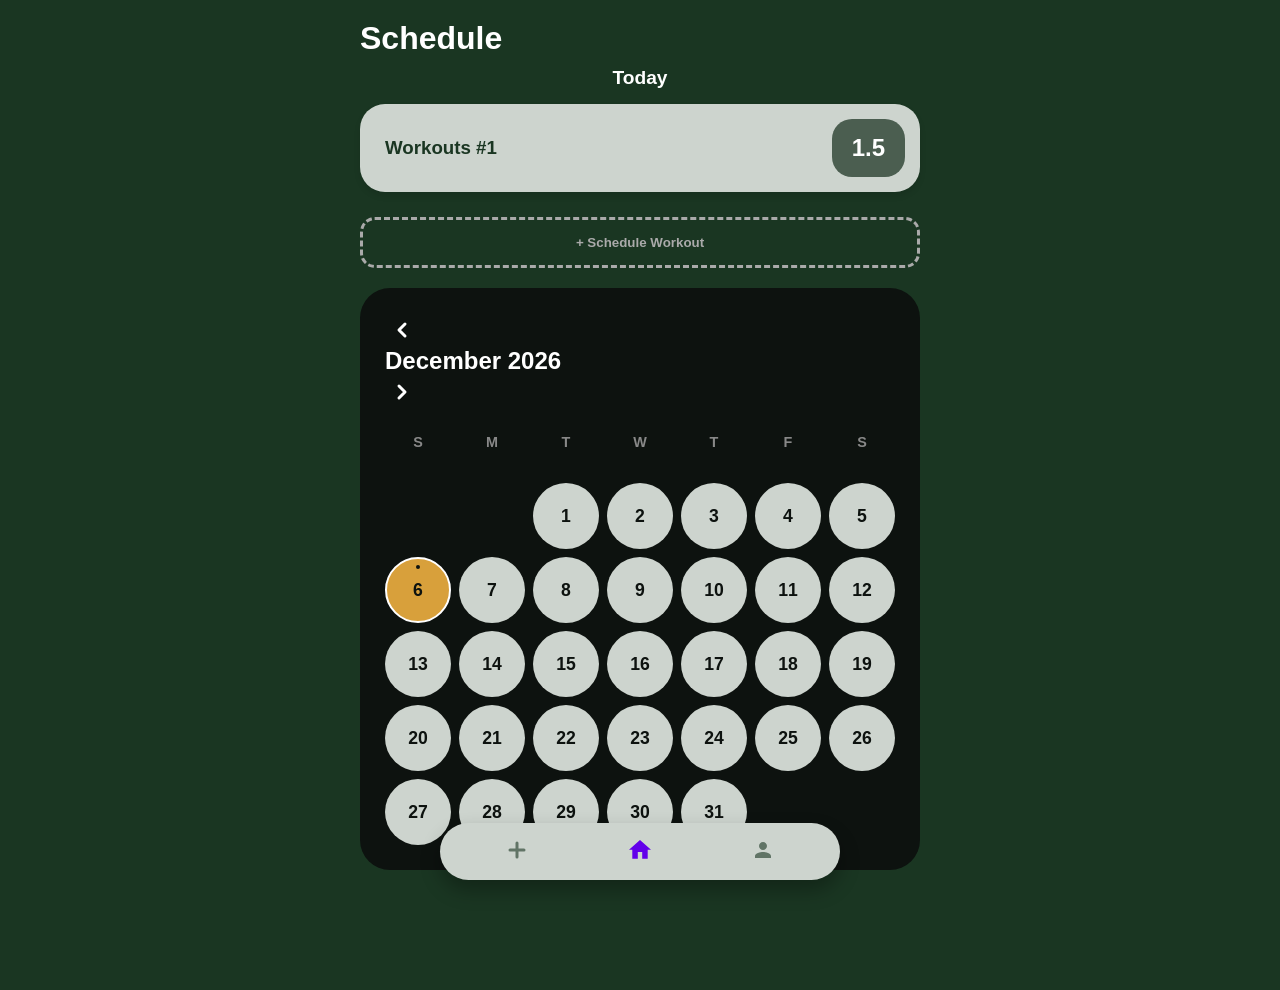
==== commit f749d13b: "Update index.html" ====
--- a/index.html
+++ b/index.html
@@ -93,8 +93,17 @@
                 <button id="btn-cancel-workout" class="btn-ghost-small">Quit</button>
             </header>
             
-            <div id="active-sets-container" class="active-scroll-area">
+            <div class="active-scroll-area">
+                <div id="active-sets-container">
+                    </div>
+            </div>
+            
+            <div class="execution-footer">
+                <div class="progress-bar-bg"><div id="active-progress-bar"></div></div>
+                <div class="flex-row">
+                    <button id="btn-finish-workout" class="btn-save-green full-width">Finish Workout</button>
                 </div>
+            </div>
         </section>
 
         <nav id="bottom-nav">
--- a/style.css
+++ b/style.css
@@ -57,7 +57,21 @@
 .workout-time-block .val { font-size: 1.5rem; font-weight: bold; display: block;}
 .workout-time-block .lbl { font-size: 0.8rem; }
 .calendar-container { background-color: var(--black); border-radius: 30px; padding: 25px; margin-top: 20px; }
-.calendar-header { display: flex; justify-content: space-between; align-items: center; color: var(--white); margin-bottom: 20px;}
+/* Modern Arrow button alignment */
+.calendar-header button { 
+    background: none; border: none; color: white; cursor: pointer; 
+    display: flex; align-items: center; justify-content: center; padding: 5px; transition: 0.2s;
+}
+.calendar-header button:active { opacity: 0.5; transform: scale(0.9); }
+
+/* Day Header alignment fix */
+.day-cell.header {
+    background: transparent;
+    color: #888;
+    font-size: 0.9rem;
+    cursor: default;
+    border: none;
+}
 .calendar-grid-header { display: grid; grid-template-columns: repeat(7, 1fr); text-align: center; font-weight: bold; font-size: 0.8rem; margin-bottom: 10px; color: white;}
 .calendar-grid { display: grid; grid-template-columns: repeat(7, 1fr); gap: 8px; }
 .day-cell { aspect-ratio: 1; border-radius: 50%; background-color: var(--green-card); color: var(--black); display: flex; flex-direction: column; align-items: center; justify-content: center; font-weight: bold; font-size: 1.1rem; cursor: pointer; position: relative; }
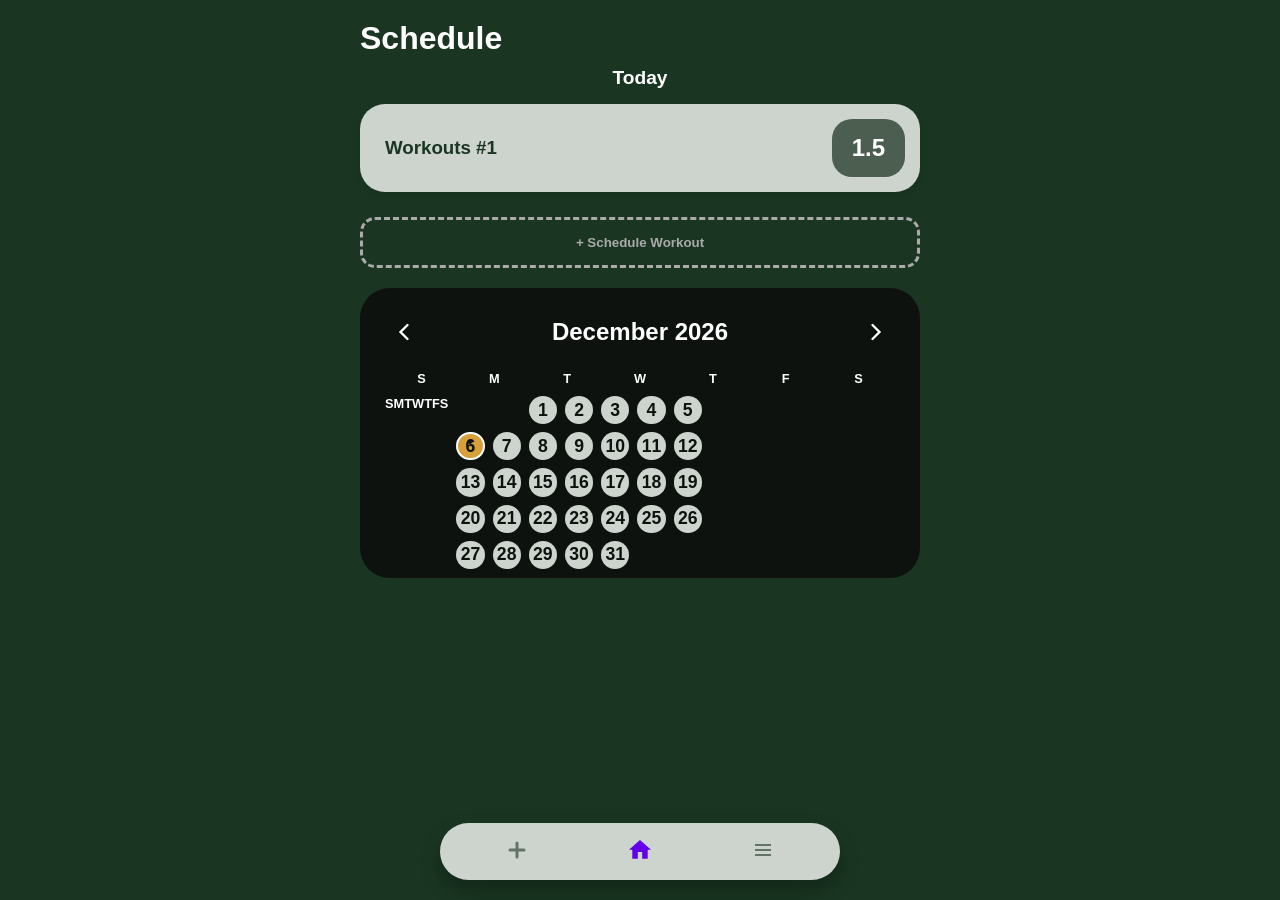
==== commit 3332eaa8: "Update index.html" ====
--- a/index.html
+++ b/index.html
@@ -23,12 +23,15 @@
             <div class="calendar-container">
                 <div class="calendar-header">
                     <button id="prev-month">
-                        <svg width="24" height="24" viewBox="0 0 24 24" fill="none" stroke="currentColor" stroke-width="3" stroke-linecap="round" stroke-linejoin="round"><polyline points="15 18 9 12 15 6"></polyline></svg>
+                        <svg width="28" height="28" viewBox="0 0 24 24" fill="none" stroke="currentColor" stroke-width="2" stroke-linecap="round"><polyline points="15 18 9 12 15 6"></polyline></svg>
                     </button>
-                    <h2 id="month-display">April</h2>
+                    <h2 id="month-display">April 2026</h2>
                     <button id="next-month">
-                        <svg width="24" height="24" viewBox="0 0 24 24" fill="none" stroke="currentColor" stroke-width="3" stroke-linecap="round" stroke-linejoin="round"><polyline points="9 18 15 12 9 6"></polyline></svg>
+                        <svg width="28" height="28" viewBox="0 0 24 24" fill="none" stroke="currentColor" stroke-width="2" stroke-linecap="round"><polyline points="9 18 15 12 9 6"></polyline></svg>
                     </button>
+                </div>
+                <div class="calendar-grid-header">
+                    <span>S</span><span>M</span><span>T</span><span>W</span><span>T</span><span>F</span><span>S</span>
                 </div>
                 <div id="calendar-grid" class="calendar-grid"></div>
             </div>
@@ -51,9 +54,7 @@
                     <div class="time-bubble" id="preview-time">1.5 - 2</div>
                     <span class="time-label">hours</span>
                 </div>
-
-                <div id="preview-sets-container">
-                    </div>
+                <div id="preview-sets-container"></div>
             </div>
         </section>
 
@@ -87,6 +88,14 @@
             <button id="save-to-library-btn" class="btn-save-green full-width">Save to Library</button>
         </section>
 
+        <section id="view-profile" class="view hidden">
+            <header class="schedule-header">
+                <h1 style="color: black;">My Workouts</h1>
+            </header>
+            <div id="profile-library-list">
+                </div>
+        </section>
+
         <section id="view-active" class="view hidden">
             <header class="active-header">
                 <h2 id="active-workout-title" class="theme-text-color">Workout</h2>
@@ -94,8 +103,7 @@
             </header>
             
             <div class="active-scroll-area">
-                <div id="active-sets-container">
-                    </div>
+                <div id="active-sets-container"></div>
             </div>
             
             <div class="execution-footer">
@@ -114,7 +122,7 @@
                 <svg width="24" height="24" viewBox="0 0 24 24" fill="currentColor"><path d="M10 20v-6h4v6h5v-8h3L12 3 2 12h3v8z"/></svg>
             </button>
             <button class="nav-btn" data-target="view-profile">
-                <svg width="24" height="24" viewBox="0 0 24 24" fill="currentColor"><path d="M12 12c2.21 0 4-1.79 4-4s-1.79-4-4-4-4 1.79-4 4 1.79 4 4 4zm0 2c-2.67 0-8 1.34-8 4v2h16v-2c0-2.66-5.33-4-8-4z"/></svg>
+                <svg width="24" height="24" viewBox="0 0 24 24" fill="currentColor"><path d="M4 6h16v2H4zm0 5h16v2H4zm0 5h16v2H4z"/></svg>
             </button>
         </nav>
     </div>
@@ -129,21 +137,31 @@
 
     <div id="modal-overlay" class="modal-overlay hidden">
         <div class="modal-content">
-            <h3 style="color: black; margin-top: 0;">Name Exercise</h3>
+            <h3 style="color: black; margin-top: 0;">Exercise Name</h3>
             <input type="text" id="modal-name" placeholder="Pushups">
+            
             <div class="modal-toggles">
                 <button id="toggle-reps" class="active">REPS</button>
                 <button id="toggle-timed">TIMED</button>
             </div>
-            <div id="time-unit-container" class="hidden">
-                <button id="unit-sec" class="unit-btn active">Seconds</button>
-                <button id="unit-min" class="unit-btn">Minutes</button>
+            
+            <div id="input-reps-container" class="input-container">
+                <input type="number" id="modal-val-reps" class="mega-input" value="10" min="1">
+                <span style="color: black; font-weight: bold; margin-left: 10px;">reps</span>
             </div>
-            <div class="modal-counter">
-                <button id="counter-minus">-</button>
-                <span id="counter-value">10</span>
-                <button id="counter-plus">+</button>
+
+            <div id="input-time-container" class="input-container hidden">
+                <div class="time-col">
+                    <input type="number" id="modal-val-min" class="mega-input" value="00" min="0">
+                    <small style="color: black;">min</small>
+                </div>
+                <span class="mega-colon">:</span>
+                <div class="time-col">
+                    <input type="number" id="modal-val-sec" class="mega-input" value="30" min="0" max="59">
+                    <small style="color: black;">sec</small>
+                </div>
             </div>
+
             <div class="flex-row">
                 <button id="modal-save" class="btn-save-green flex-3">SAVE</button>
                 <button id="modal-close" class="btn-delete-red flex-1">X</button>
--- a/style.css
+++ b/style.css
@@ -1,15 +1,11 @@
 :root {
     --green-bg: #1a3622; --green-card: #cdd4ce; --green-dark: #4b5e50; --green-active: #4b9b5a;
     --gold: #d8a03b; --black: #0d120f; --white: #ffffff;
-    
-    /* Dynamic Theme Variables */
-    --accent: #6200ea; 
-    --accent-dark: #311b92;
+    --accent: #6200ea; --accent-dark: #311b92;
     --accent-fade: linear-gradient(to bottom, #6200ea, transparent);
     --accent-bg-wash: #f3e5f5;
 }
 
-/* Theme Engine */
 [data-theme="purple"] { --accent: #4a2cba; --accent-dark: #2a1b54; --accent-fade: linear-gradient(to bottom, #4a2cba, #4a2cba00); --accent-bg-wash: #f0ebfc; }
 [data-theme="teal"] { --accent: #3b8e9b; --accent-dark: #1e4b52; --accent-fade: linear-gradient(to bottom, #3b8e9b, #3b8e9b00); --accent-bg-wash: #e0f2f1; }
 [data-theme="orange"] { --accent: #fb8c00; --accent-dark: #e65100; --accent-fade: linear-gradient(to bottom, #fb8c00, #fb8c0000); --accent-bg-wash: #fff3e0; }
@@ -22,32 +18,40 @@
 body.bg-green { background-color: var(--green-bg); color: var(--white); }
 body.bg-wash { background-color: var(--accent-bg-wash); }
 #app-wrapper { max-width: 600px; margin: 0 auto; padding: 20px; padding-bottom: 120px; min-height: 100vh;}
-
 .theme-text-color { color: var(--accent); }
 
-/* --- Preview View (New) --- */
-.preview-nav { display: flex; justify-content: space-between; align-items: center; margin-bottom: 20px;}
+/* Buttons & Elements */
 .btn-circle-back { width: 60px; height: 60px; border-radius: 50%; background: white; border: none; box-shadow: 0 4px 10px rgba(0,0,0,0.1); display: flex; justify-content: center; align-items: center; cursor: pointer; color: #333;}
 .btn-start-pill { background: #4caf50; color: white; border: none; border-radius: 30px; padding: 15px 40px; font-size: 1.5rem; font-weight: bold; cursor: pointer; box-shadow: 0 4px 10px rgba(0,0,0,0.2);}
-
+.preview-nav { display: flex; justify-content: space-between; align-items: center; margin-bottom: 20px;}
 .preview-card { background: white; border-radius: 30px; padding: 30px; box-shadow: 0 10px 30px rgba(0,0,0,0.1); min-height: 70vh;}
 .section-label { font-weight: bold; color: #111; margin-bottom: 5px; font-size: 1.1rem;}
 #preview-title { font-size: 2.2rem; margin-bottom: 20px; }
 .est-time-block { display: flex; align-items: center; gap: 15px; margin-bottom: 30px;}
 .time-bubble { background: #666; color: white; padding: 10px 20px; border-radius: 25px; font-size: 1.5rem; font-weight: bold;}
-.time-label { font-size: 1.5rem; color: #111; }
 
-/* Themed Set Cards (Preview & Active) */
-.themed-set-card { background: var(--accent); color: white; border-radius: 25px; padding: 25px; margin-bottom: 20px; transition: 0.3s ease;}
-.themed-set-card.faded { background: var(--accent-fade); opacity: 0.8;}
+/* Themed Set Cards (Smooth Scrolling Vertical Stack) */
+.themed-set-card { background: var(--accent); color: white; border-radius: 25px; padding: 25px; margin-bottom: 20px;}
 .set-card-header { display: flex; justify-content: space-between; font-size: 1.3rem; font-weight: bold; margin-bottom: 20px;}
-
-.ex-badge-row { display: flex; align-items: center; gap: 15px; margin-bottom: 15px; font-size: 1.3rem; font-weight: 600;}
+.ex-badge-row { display: flex; align-items: center; justify-content: space-between; margin-bottom: 15px; font-size: 1.3rem; font-weight: 600;}
+.ex-badge-row > div { display: flex; align-items: center; gap: 15px;}
 .ex-badge { background: var(--accent-dark); color: white; width: 50px; height: 50px; border-radius: 50%; display: flex; justify-content: center; align-items: center; font-size: 1.2rem;}
 
-/* Active Workout specific buttons */
-.btn-timer-gold { background: #f4d03f; color: white; border: none; border-radius: 20px; padding: 15px; width: 100%; font-size: 1.5rem; font-weight: bold; margin-top: 10px; cursor: pointer;}
-.btn-complete-green { background: #2ecc71; color: white; border: none; border-radius: 20px; padding: 15px; width: 100%; font-size: 1.5rem; font-weight: bold; margin-top: 10px; cursor: pointer;}
+/* --- ACTIVE WORKOUT SMART BUTTONS --- */
+.active-scroll-area { height: calc(100vh - 120px); overflow-y: auto; padding-bottom: 120px; }
+.active-header { display: flex; justify-content: space-between; align-items: center; margin-bottom: 20px;}
+.execution-footer { position: fixed; bottom: 0; left: 0; width: 100%; background: #111; padding: 20px; padding-bottom: 30px; z-index: 200; box-shadow: 0 -10px 20px rgba(0,0,0,0.5);}
+.progress-bar-bg { width: 100%; height: 10px; background: #333; border-radius: 5px; overflow: hidden; margin-bottom: 20px; }
+#active-progress-bar { height: 100%; width: 0%; background: #2ecc71; transition: width 0.3s ease; }
+
+/* Set Completion Button Logic (White to Green) */
+.btn-complete-set { background: white; color: #2ecc71; border: 2px solid #2ecc71; border-radius: 15px; padding: 15px; width: 100%; font-size: 1.3rem; font-weight: bold; margin-top: 15px; cursor: pointer; transition: 0.3s;}
+.btn-complete-set.completed { background: #2ecc71; color: white;}
+
+/* Smart Timer Button Logic (Green -> Red -> Gold) */
+.btn-timer-ready { background: #2ecc71; color: white; border: none; border-radius: 12px; padding: 10px 20px; font-weight: bold; font-size: 1.1rem; cursor: pointer; } 
+.btn-timer-running { background: #e74c3c; color: white; border: none; border-radius: 12px; padding: 10px 20px; font-weight: bold; font-size: 1.1rem; cursor: pointer; } 
+.btn-timer-finished { background: #d8a03b; color: black; border: none; border-radius: 12px; padding: 10px 20px; font-weight: bold; font-size: 1.1rem; cursor: pointer; } 
 
 /* Calendar / Common */
 .schedule-header h1 { font-size: 2rem; margin-bottom: 10px; }
@@ -55,26 +59,14 @@
 .workout-card { background-color: var(--green-card); border-radius: 25px; padding: 15px 15px 15px 25px; display: flex; justify-content: space-between; align-items: center; margin-bottom: 15px; color: var(--green-bg); cursor: pointer; box-shadow: 0 4px 6px rgba(0,0,0,0.1); }
 .workout-time-block { background-color: var(--green-dark); color: var(--white); border-radius: 20px; padding: 15px 20px; text-align: center; }
 .workout-time-block .val { font-size: 1.5rem; font-weight: bold; display: block;}
-.workout-time-block .lbl { font-size: 0.8rem; }
 .calendar-container { background-color: var(--black); border-radius: 30px; padding: 25px; margin-top: 20px; }
-/* Modern Arrow button alignment */
-.calendar-header button { 
-    background: none; border: none; color: white; cursor: pointer; 
-    display: flex; align-items: center; justify-content: center; padding: 5px; transition: 0.2s;
-}
+.calendar-header { display: flex; justify-content: space-between; align-items: center; color: var(--white); margin-bottom: 20px;}
+.calendar-header button { background: none; border: none; color: white; cursor: pointer; display: flex; align-items: center; justify-content: center; padding: 5px; transition: 0.2s;}
 .calendar-header button:active { opacity: 0.5; transform: scale(0.9); }
-
-/* Day Header alignment fix */
-.day-cell.header {
-    background: transparent;
-    color: #888;
-    font-size: 0.9rem;
-    cursor: default;
-    border: none;
-}
 .calendar-grid-header { display: grid; grid-template-columns: repeat(7, 1fr); text-align: center; font-weight: bold; font-size: 0.8rem; margin-bottom: 10px; color: white;}
 .calendar-grid { display: grid; grid-template-columns: repeat(7, 1fr); gap: 8px; }
 .day-cell { aspect-ratio: 1; border-radius: 50%; background-color: var(--green-card); color: var(--black); display: flex; flex-direction: column; align-items: center; justify-content: center; font-weight: bold; font-size: 1.1rem; cursor: pointer; position: relative; }
+.day-cell.header { background: transparent; color: #888; font-size: 0.9rem; cursor: default; }
 .day-cell.empty { background: transparent; cursor: default;}
 .day-cell.active-scheduled { background-color: var(--green-active); color: var(--black); }
 .day-cell.current-selected { background-color: var(--gold); color: var(--black); border: 2px solid white;}
@@ -85,7 +77,6 @@
 #theme-selector { display: flex; gap: 10px; margin: 15px 0 25px 0; }
 .theme-dot { width: 35px; height: 35px; border-radius: 50%; border: 3px solid transparent; cursor: pointer; }
 .theme-dot.active { border-color: #333; }
-.purple { background: #4a2cba; } .teal { background: #3b8e9b; } .orange { background: #fb8c00; } .pink { background: #d81b60; } .blue { background: #2962ff; } .black { background: #000; }
 .set-card { background-color: #000; color: white; border-radius: 20px; padding: 20px; margin-bottom: 20px; }
 .set-header { display: flex; justify-content: space-between; align-items: center; font-size: 1.2rem; font-weight: bold; margin-bottom: 15px;}
 .set-counter { display: flex; align-items: center; background: white; color: black; border-radius: 20px; padding: 2px 5px; font-weight: bold;}
@@ -102,7 +93,6 @@
 .nav-btn.active { opacity: 1; transform: scale(1.1); color: var(--accent); }
 
 /* Modals & Utils */
-.active-header { display: flex; justify-content: space-between; align-items: center; margin-bottom: 20px;}
 .btn-ghost-small { background: transparent; border: 2px solid #ccc; border-radius: 15px; padding: 5px 15px; font-weight: bold; color: #555;}
 .modal-overlay { position: fixed; inset: 0; background: rgba(255,255,255,0.9); display: flex; justify-content: center; align-items: center; z-index: 1000; }
 .modal-content { background: white; border: 4px solid black; width: 90%; max-width: 400px; padding: 25px; border-radius: 20px; text-align: center; box-shadow: 0 10px 30px rgba(0,0,0,0.2);}
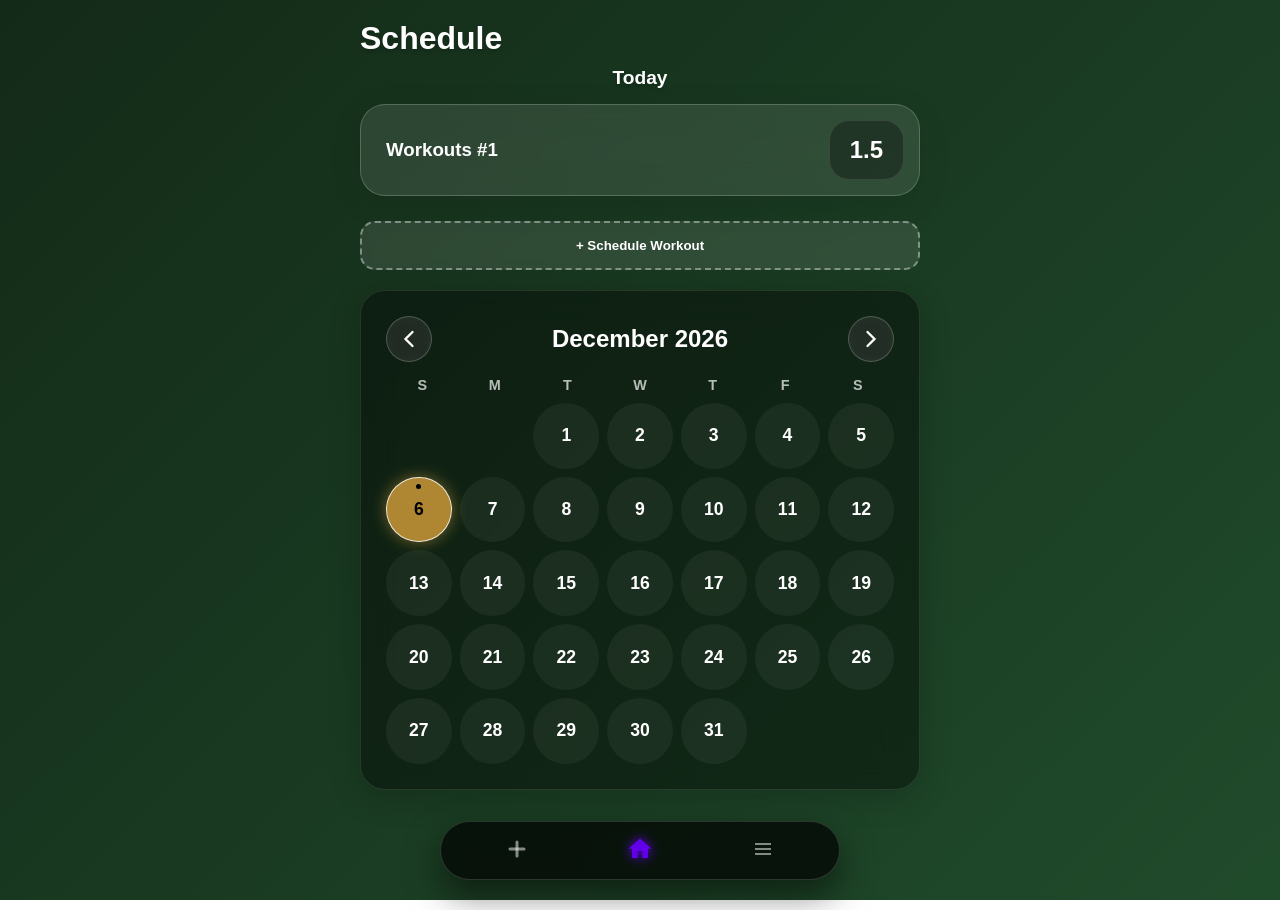
==== commit cfe99efd: "Update index.html" ====
--- a/index.html
+++ b/index.html
@@ -20,7 +20,7 @@
                 <button id="btn-schedule-new" class="btn-ghost hidden">+ Schedule Workout</button>
             </div>
 
-            <div class="calendar-container">
+            <div class="calendar-container glass-panel-dark">
                 <div class="calendar-header">
                     <button id="prev-month">
                         <svg width="28" height="28" viewBox="0 0 24 24" fill="none" stroke="currentColor" stroke-width="2" stroke-linecap="round"><polyline points="15 18 9 12 15 6"></polyline></svg>
@@ -45,7 +45,7 @@
                 <button id="btn-start-workout" class="btn-start-pill">Start</button>
             </div>
             
-            <div class="preview-card">
+            <div class="preview-card glass-panel-light">
                 <p class="section-label">Overview</p>
                 <h2 id="preview-title" class="theme-text-color">Workout Name</h2>
                 
@@ -90,10 +90,20 @@
 
         <section id="view-profile" class="view hidden">
             <header class="schedule-header">
-                <h1 style="color: black;">My Workouts</h1>
+                <h1 style="color: #111;">My Workouts</h1>
             </header>
-            <div id="profile-library-list">
-                </div>
+            
+            <div id="profile-library-list"></div>
+
+            <div class="data-fab-container">
+                <button id="btn-export-data" class="btn-fab" title="Download Backup">
+                    <svg width="24" height="24" viewBox="0 0 24 24" fill="none" stroke="currentColor" stroke-width="2" stroke-linecap="round" stroke-linejoin="round"><path d="M21 15v4a2 2 0 0 1-2 2H5a2 2 0 0 1-2-2v-4"></path><polyline points="7 10 12 15 17 10"></polyline><line x1="12" y1="15" x2="12" y2="3"></line></svg>
+                </button>
+                <button id="btn-import-data" class="btn-fab" title="Upload Backup">
+                    <svg width="24" height="24" viewBox="0 0 24 24" fill="none" stroke="currentColor" stroke-width="2" stroke-linecap="round" stroke-linejoin="round"><path d="M21 15v4a2 2 0 0 1-2 2H5a2 2 0 0 1-2-2v-4"></path><polyline points="17 8 12 3 7 8"></polyline><line x1="12" y1="3" x2="12" y2="15"></line></svg>
+                </button>
+            </div>
+            <input type="file" id="file-import" accept=".json" class="hidden">
         </section>
 
         <section id="view-active" class="view hidden">
@@ -129,7 +139,7 @@
 
     <div id="schedule-modal" class="modal-overlay hidden">
         <div class="modal-content text-center">
-            <h3 style="color: black; margin-top:0;">Select Workout</h3>
+            <h3 style="color: black; margin-top:0; margin-bottom: 20px;">Select Workout</h3>
             <div id="library-list"></div>
             <button id="close-schedule-modal" class="btn-delete-red full-width mt-10">Cancel</button>
         </div>
@@ -137,8 +147,7 @@
 
     <div id="modal-overlay" class="modal-overlay hidden">
         <div class="modal-content">
-            <h3 style="color: black; margin-top: 0;">Exercise Name</h3>
-            <input type="text" id="modal-name" placeholder="Pushups">
+            <input type="text" id="modal-name" placeholder="Exercise Name">
             
             <div class="modal-toggles">
                 <button id="toggle-reps" class="active">REPS</button>
@@ -147,24 +156,26 @@
             
             <div id="input-reps-container" class="input-container">
                 <input type="number" id="modal-val-reps" class="mega-input" value="10" min="1">
-                <span style="color: black; font-weight: bold; margin-left: 10px;">reps</span>
+                <span style="color: black; font-weight: bold; margin-left: 10px; font-size: 1.2rem;">reps</span>
             </div>
 
             <div id="input-time-container" class="input-container hidden">
                 <div class="time-col">
                     <input type="number" id="modal-val-min" class="mega-input" value="00" min="0">
-                    <small style="color: black;">min</small>
+                    <small style="color: #666; font-weight:bold; margin-top: 5px;">min</small>
                 </div>
                 <span class="mega-colon">:</span>
                 <div class="time-col">
                     <input type="number" id="modal-val-sec" class="mega-input" value="30" min="0" max="59">
-                    <small style="color: black;">sec</small>
+                    <small style="color: #666; font-weight:bold; margin-top: 5px;">sec</small>
                 </div>
             </div>
 
             <div class="flex-row">
                 <button id="modal-save" class="btn-save-green flex-3">SAVE</button>
-                <button id="modal-close" class="btn-delete-red flex-1">X</button>
+                <button id="modal-close" class="btn-delete-red flex-1">
+                    <svg width="24" height="24" viewBox="0 0 24 24" fill="none" stroke="currentColor" stroke-width="3" stroke-linecap="round"><line x1="18" y1="6" x2="6" y2="18"></line><line x1="6" y1="6" x2="18" y2="18"></line></svg>
+                </button>
             </div>
         </div>
     </div>
--- a/style.css
+++ b/style.css
@@ -1,112 +1,190 @@
 :root {
-    --green-bg: #1a3622; --green-card: #cdd4ce; --green-dark: #4b5e50; --green-active: #4b9b5a;
-    --gold: #d8a03b; --black: #0d120f; --white: #ffffff;
-    --accent: #6200ea; --accent-dark: #311b92;
-    --accent-fade: linear-gradient(to bottom, #6200ea, transparent);
-    --accent-bg-wash: #f3e5f5;
+    /* Glassmorphism Base Variables */
+    --glass-light: rgba(255, 255, 255, 0.6);
+    --glass-dark: rgba(0, 0, 0, 0.4);
+    --glass-border-light: rgba(255, 255, 255, 0.5);
+    --glass-border-dark: rgba(255, 255, 255, 0.1);
+    --glass-blur: blur(16px);
+    
+    /* Theme Accents */
+    --accent: #6200ea; 
+    --accent-dark: #311b92;
+    
+    /* Background Gradients */
+    --bg-green-grad: linear-gradient(135deg, #132a18 0%, #204b2b 100%);
+    --bg-theme-grad: linear-gradient(135deg, #f3e5f5 0%, #e0f2f1 100%);
 }
 
-[data-theme="purple"] { --accent: #4a2cba; --accent-dark: #2a1b54; --accent-fade: linear-gradient(to bottom, #4a2cba, #4a2cba00); --accent-bg-wash: #f0ebfc; }
-[data-theme="teal"] { --accent: #3b8e9b; --accent-dark: #1e4b52; --accent-fade: linear-gradient(to bottom, #3b8e9b, #3b8e9b00); --accent-bg-wash: #e0f2f1; }
-[data-theme="orange"] { --accent: #fb8c00; --accent-dark: #e65100; --accent-fade: linear-gradient(to bottom, #fb8c00, #fb8c0000); --accent-bg-wash: #fff3e0; }
-[data-theme="pink"] { --accent: #d81b60; --accent-dark: #880e4f; --accent-fade: linear-gradient(to bottom, #d81b60, #d81b6000); --accent-bg-wash: #fce4ec; }
-[data-theme="blue"] { --accent: #2962ff; --accent-dark: #0d47a1; --accent-fade: linear-gradient(to bottom, #2962ff, #2962ff00); --accent-bg-wash: #e3f2fd; }
-[data-theme="black"] { --accent: #333333; --accent-dark: #000000; --accent-fade: linear-gradient(to bottom, #333, #33333300); --accent-bg-wash: #eeeeee; }
+/* Theme Engine Gradients */
+[data-theme="purple"] { --accent: #6200ea; --accent-dark: #311b92; --bg-theme-grad: linear-gradient(135deg, #e1bee7, #ede7f6); }
+[data-theme="teal"] { --accent: #00acc1; --accent-dark: #006064; --bg-theme-grad: linear-gradient(135deg, #b2ebf2, #e0f7fa); }
+[data-theme="orange"] { --accent: #fb8c00; --accent-dark: #e65100; --bg-theme-grad: linear-gradient(135deg, #ffe0b2, #fff3e0); }
+[data-theme="pink"] { --accent: #d81b60; --accent-dark: #880e4f; --bg-theme-grad: linear-gradient(135deg, #f8bbd0, #fce4ec); }
+[data-theme="blue"] { --accent: #2962ff; --accent-dark: #0d47a1; --bg-theme-grad: linear-gradient(135deg, #bbdefb, #e3f2fd); }
+[data-theme="black"] { --accent: #333333; --accent-dark: #000000; --bg-theme-grad: linear-gradient(135deg, #e0e0e0, #f5f5f5); }
 
-* { box-sizing: border-box; font-family: -apple-system, sans-serif; margin: 0; padding: 0;}
-body { background-color: var(--white); color: #333; transition: background-color 0.3s ease; }
-body.bg-green { background-color: var(--green-bg); color: var(--white); }
-body.bg-wash { background-color: var(--accent-bg-wash); }
+* { box-sizing: border-box; font-family: -apple-system, BlinkMacSystemFont, 'Segoe UI', Roboto, sans-serif; margin: 0; padding: 0;}
+
+body { 
+    background: var(--bg-theme-grad);
+    background-attachment: fixed;
+    color: #111; 
+    transition: background 0.5s ease; 
+}
+body.bg-green { 
+    background: var(--bg-green-grad); 
+    background-attachment: fixed;
+    color: white; 
+}
+
 #app-wrapper { max-width: 600px; margin: 0 auto; padding: 20px; padding-bottom: 120px; min-height: 100vh;}
 .theme-text-color { color: var(--accent); }
 
+/* --- GLASS UTILITIES --- */
+.glass-panel-dark {
+    background: var(--glass-dark);
+    backdrop-filter: var(--glass-blur);
+    -webkit-backdrop-filter: var(--glass-blur);
+    border: 1px solid var(--glass-border-dark);
+    box-shadow: 0 8px 32px rgba(0, 0, 0, 0.2);
+    border-radius: 25px;
+}
+.glass-panel-light {
+    background: var(--glass-light);
+    backdrop-filter: var(--glass-blur);
+    -webkit-backdrop-filter: var(--glass-blur);
+    border: 1px solid var(--glass-border-light);
+    box-shadow: 0 8px 32px rgba(0, 0, 0, 0.1);
+    border-radius: 25px;
+}
+
 /* Buttons & Elements */
-.btn-circle-back { width: 60px; height: 60px; border-radius: 50%; background: white; border: none; box-shadow: 0 4px 10px rgba(0,0,0,0.1); display: flex; justify-content: center; align-items: center; cursor: pointer; color: #333;}
-.btn-start-pill { background: #4caf50; color: white; border: none; border-radius: 30px; padding: 15px 40px; font-size: 1.5rem; font-weight: bold; cursor: pointer; box-shadow: 0 4px 10px rgba(0,0,0,0.2);}
+.btn-circle-back { width: 60px; height: 60px; border-radius: 50%; background: var(--glass-light); backdrop-filter: var(--glass-blur); border: 1px solid var(--glass-border-light); box-shadow: 0 4px 15px rgba(0,0,0,0.1); display: flex; justify-content: center; align-items: center; cursor: pointer; color: #333; transition: 0.3s;}
+.btn-circle-back:active { transform: scale(0.9); }
+.btn-start-pill { background: rgba(76, 175, 80, 0.9); backdrop-filter: blur(5px); color: white; border: 1px solid rgba(255,255,255,0.4); border-radius: 30px; padding: 15px 40px; font-size: 1.5rem; font-weight: bold; cursor: pointer; box-shadow: 0 8px 20px rgba(76, 175, 80, 0.4);}
 .preview-nav { display: flex; justify-content: space-between; align-items: center; margin-bottom: 20px;}
-.preview-card { background: white; border-radius: 30px; padding: 30px; box-shadow: 0 10px 30px rgba(0,0,0,0.1); min-height: 70vh;}
-.section-label { font-weight: bold; color: #111; margin-bottom: 5px; font-size: 1.1rem;}
+.preview-card { padding: 30px; min-height: 70vh;}
+.section-label { font-weight: bold; color: inherit; opacity: 0.7; margin-bottom: 5px; font-size: 1.1rem;}
 #preview-title { font-size: 2.2rem; margin-bottom: 20px; }
 .est-time-block { display: flex; align-items: center; gap: 15px; margin-bottom: 30px;}
-.time-bubble { background: #666; color: white; padding: 10px 20px; border-radius: 25px; font-size: 1.5rem; font-weight: bold;}
+.time-bubble { background: var(--glass-dark); color: white; padding: 10px 20px; border-radius: 25px; font-size: 1.5rem; font-weight: bold; border: 1px solid var(--glass-border-dark);}
 
-/* Themed Set Cards (Smooth Scrolling Vertical Stack) */
-.themed-set-card { background: var(--accent); color: white; border-radius: 25px; padding: 25px; margin-bottom: 20px;}
-.set-card-header { display: flex; justify-content: space-between; font-size: 1.3rem; font-weight: bold; margin-bottom: 20px;}
-.ex-badge-row { display: flex; align-items: center; justify-content: space-between; margin-bottom: 15px; font-size: 1.3rem; font-weight: 600;}
+/* Themed Set Cards (Glassy) */
+.themed-set-card { 
+    background: rgba(0,0,0,0.5); /* Base dark glass */
+    backdrop-filter: var(--glass-blur); -webkit-backdrop-filter: var(--glass-blur);
+    border: 1px solid var(--glass-border-dark);
+    color: white; padding: 25px; margin-bottom: 20px; border-radius: 25px;
+    box-shadow: 0 10px 30px rgba(0,0,0,0.15);
+    position: relative; overflow: hidden;
+}
+/* A subtle theme glow inside the card */
+.themed-set-card::before {
+    content: ''; position: absolute; top: -50%; left: -50%; width: 200%; height: 200%;
+    background: radial-gradient(circle, var(--accent) 0%, transparent 60%);
+    opacity: 0.15; pointer-events: none;
+}
+.set-card-header { display: flex; justify-content: space-between; font-size: 1.3rem; font-weight: bold; margin-bottom: 20px; position: relative; z-index: 1;}
+.ex-badge-row { display: flex; align-items: center; justify-content: space-between; margin-bottom: 15px; font-size: 1.3rem; font-weight: 600; position: relative; z-index: 1;}
 .ex-badge-row > div { display: flex; align-items: center; gap: 15px;}
-.ex-badge { background: var(--accent-dark); color: white; width: 50px; height: 50px; border-radius: 50%; display: flex; justify-content: center; align-items: center; font-size: 1.2rem;}
+.ex-badge { background: rgba(255,255,255,0.1); border: 1px solid rgba(255,255,255,0.2); color: white; width: 50px; height: 50px; border-radius: 50%; display: flex; justify-content: center; align-items: center; font-size: 1.2rem;}
 
-/* --- ACTIVE WORKOUT SMART BUTTONS --- */
+/* Active Workout Controls */
 .active-scroll-area { height: calc(100vh - 120px); overflow-y: auto; padding-bottom: 120px; }
 .active-header { display: flex; justify-content: space-between; align-items: center; margin-bottom: 20px;}
-.execution-footer { position: fixed; bottom: 0; left: 0; width: 100%; background: #111; padding: 20px; padding-bottom: 30px; z-index: 200; box-shadow: 0 -10px 20px rgba(0,0,0,0.5);}
-.progress-bar-bg { width: 100%; height: 10px; background: #333; border-radius: 5px; overflow: hidden; margin-bottom: 20px; }
-#active-progress-bar { height: 100%; width: 0%; background: #2ecc71; transition: width 0.3s ease; }
+.execution-footer { position: fixed; bottom: 0; left: 0; width: 100%; background: rgba(0,0,0,0.6); backdrop-filter: blur(20px); -webkit-backdrop-filter: blur(20px); border-top: 1px solid rgba(255,255,255,0.1); padding: 20px; padding-bottom: 30px; z-index: 200; }
+.progress-bar-bg { width: 100%; height: 8px; background: rgba(255,255,255,0.1); border-radius: 4px; overflow: hidden; margin-bottom: 20px; }
+#active-progress-bar { height: 100%; width: 0%; background: #2ecc71; box-shadow: 0 0 10px #2ecc71; transition: width 0.3s ease; }
 
-/* Set Completion Button Logic (White to Green) */
-.btn-complete-set { background: white; color: #2ecc71; border: 2px solid #2ecc71; border-radius: 15px; padding: 15px; width: 100%; font-size: 1.3rem; font-weight: bold; margin-top: 15px; cursor: pointer; transition: 0.3s;}
-.btn-complete-set.completed { background: #2ecc71; color: white;}
+.btn-complete-set { background: rgba(255,255,255,0.1); color: #2ecc71; border: 1px solid #2ecc71; backdrop-filter: blur(5px); border-radius: 15px; padding: 15px; width: 100%; font-size: 1.3rem; font-weight: bold; margin-top: 15px; cursor: pointer; transition: 0.3s;}
+.btn-complete-set.completed { background: rgba(46, 204, 113, 0.8); color: white; border-color: rgba(255,255,255,0.5);}
 
-/* Smart Timer Button Logic (Green -> Red -> Gold) */
-.btn-timer-ready { background: #2ecc71; color: white; border: none; border-radius: 12px; padding: 10px 20px; font-weight: bold; font-size: 1.1rem; cursor: pointer; } 
-.btn-timer-running { background: #e74c3c; color: white; border: none; border-radius: 12px; padding: 10px 20px; font-weight: bold; font-size: 1.1rem; cursor: pointer; } 
-.btn-timer-finished { background: #d8a03b; color: black; border: none; border-radius: 12px; padding: 10px 20px; font-weight: bold; font-size: 1.1rem; cursor: pointer; } 
+.btn-timer-ready { background: rgba(46, 204, 113, 0.8); color: white; border: 1px solid rgba(255,255,255,0.4); border-radius: 12px; padding: 10px 20px; font-weight: bold; font-size: 1.1rem; cursor: pointer; backdrop-filter: blur(5px);} 
+.btn-timer-running { background: rgba(231, 76, 60, 0.8); color: white; border: 1px solid rgba(255,255,255,0.4); border-radius: 12px; padding: 10px 20px; font-weight: bold; font-size: 1.1rem; cursor: pointer; backdrop-filter: blur(5px);} 
+.btn-timer-finished { background: rgba(216, 160, 59, 0.9); color: black; border: 1px solid rgba(255,255,255,0.5); border-radius: 12px; padding: 10px 20px; font-weight: bold; font-size: 1.1rem; cursor: pointer; backdrop-filter: blur(5px);} 
+
+/* Profile / Library View */
+.profile-card { background: var(--glass-light); border: 1px solid var(--glass-border-light); backdrop-filter: var(--glass-blur); -webkit-backdrop-filter: var(--glass-blur); border-radius: 20px; padding: 20px; margin-bottom: 15px; box-shadow: 0 8px 32px rgba(0,0,0,0.05);}
+.profile-card h3 { color: black; font-size: 1.4rem; margin-bottom: 5px;}
+.profile-card p { color: #555; margin-bottom: 15px; font-weight: bold;}
+.profile-actions { display: flex; gap: 10px; }
+.btn-prof-start { flex: 2; background: rgba(76, 175, 80, 0.8); color: white; border: 1px solid rgba(255,255,255,0.3); border-radius: 10px; padding: 10px; font-weight: bold; cursor: pointer; backdrop-filter: blur(5px);}
+.btn-prof-edit { flex: 1; background: rgba(41, 98, 255, 0.8); color: white; border: 1px solid rgba(255,255,255,0.3); border-radius: 10px; padding: 10px; font-weight: bold; cursor: pointer;}
+.btn-prof-del { flex: 1; background: rgba(231, 76, 60, 0.8); color: white; border: 1px solid rgba(255,255,255,0.3); border-radius: 10px; padding: 10px; font-weight: bold; cursor: pointer;}
+
+/* Floating Export/Import Buttons */
+.data-fab-container { position: fixed; bottom: 100px; right: 20px; display: flex; flex-direction: column; gap: 15px; z-index: 150; }
+.btn-fab { width: 55px; height: 55px; border-radius: 50%; background: rgba(0,0,0,0.6); backdrop-filter: blur(10px); -webkit-backdrop-filter: blur(10px); color: #fff; border: 1px solid rgba(255,255,255,0.2); box-shadow: 0 4px 15px rgba(0,0,0,0.3); display: flex; justify-content: center; align-items: center; cursor: pointer; transition: 0.2s;}
+.btn-fab:active { transform: scale(0.9); }
 
 /* Calendar / Common */
-.schedule-header h1 { font-size: 2rem; margin-bottom: 10px; }
-#selected-date-title { text-align: center; font-size: 1.2rem; margin-bottom: 15px;}
-.workout-card { background-color: var(--green-card); border-radius: 25px; padding: 15px 15px 15px 25px; display: flex; justify-content: space-between; align-items: center; margin-bottom: 15px; color: var(--green-bg); cursor: pointer; box-shadow: 0 4px 6px rgba(0,0,0,0.1); }
-.workout-time-block { background-color: var(--green-dark); color: var(--white); border-radius: 20px; padding: 15px 20px; text-align: center; }
+.schedule-header h1 { font-size: 2rem; margin-bottom: 10px; text-shadow: 0 2px 4px rgba(0,0,0,0.2);}
+#selected-date-title { text-align: center; font-size: 1.2rem; margin-bottom: 15px; text-shadow: 0 2px 4px rgba(0,0,0,0.2);}
+.workout-card { background: rgba(255,255,255,0.1); backdrop-filter: var(--glass-blur); -webkit-backdrop-filter: var(--glass-blur); border: 1px solid rgba(255,255,255,0.2); border-radius: 25px; padding: 15px 15px 15px 25px; display: flex; justify-content: space-between; align-items: center; margin-bottom: 15px; color: white; cursor: pointer; box-shadow: 0 8px 32px rgba(0,0,0,0.1); }
+.workout-time-block { background: rgba(0,0,0,0.3); border: 1px solid rgba(255,255,255,0.1); color: var(--white); border-radius: 20px; padding: 15px 20px; text-align: center; }
 .workout-time-block .val { font-size: 1.5rem; font-weight: bold; display: block;}
-.calendar-container { background-color: var(--black); border-radius: 30px; padding: 25px; margin-top: 20px; }
-.calendar-header { display: flex; justify-content: space-between; align-items: center; color: var(--white); margin-bottom: 20px;}
-.calendar-header button { background: none; border: none; color: white; cursor: pointer; display: flex; align-items: center; justify-content: center; padding: 5px; transition: 0.2s;}
+.calendar-container { padding: 25px; margin-top: 20px; }
+.calendar-header { display: flex; justify-content: space-between; align-items: center; color: var(--white); margin-bottom: 15px;}
+.calendar-header button { background: rgba(255,255,255,0.1); border: 1px solid rgba(255,255,255,0.2); border-radius: 50%; color: white; cursor: pointer; display: flex; align-items: center; justify-content: center; padding: 8px; transition: 0.2s; backdrop-filter: blur(5px);}
 .calendar-header button:active { opacity: 0.5; transform: scale(0.9); }
-.calendar-grid-header { display: grid; grid-template-columns: repeat(7, 1fr); text-align: center; font-weight: bold; font-size: 0.8rem; margin-bottom: 10px; color: white;}
+.calendar-grid-header { display: grid; grid-template-columns: repeat(7, 1fr); text-align: center; font-weight: bold; font-size: 0.9rem; margin-bottom: 10px; color: rgba(255,255,255,0.7);}
 .calendar-grid { display: grid; grid-template-columns: repeat(7, 1fr); gap: 8px; }
-.day-cell { aspect-ratio: 1; border-radius: 50%; background-color: var(--green-card); color: var(--black); display: flex; flex-direction: column; align-items: center; justify-content: center; font-weight: bold; font-size: 1.1rem; cursor: pointer; position: relative; }
-.day-cell.header { background: transparent; color: #888; font-size: 0.9rem; cursor: default; }
+.day-cell { aspect-ratio: 1; border-radius: 50%; background: rgba(255,255,255,0.05); border: 1px solid transparent; color: white; display: flex; flex-direction: column; align-items: center; justify-content: center; font-weight: bold; font-size: 1.1rem; cursor: pointer; position: relative; transition: 0.2s;}
 .day-cell.empty { background: transparent; cursor: default;}
-.day-cell.active-scheduled { background-color: var(--green-active); color: var(--black); }
-.day-cell.current-selected { background-color: var(--gold); color: var(--black); border: 2px solid white;}
-.day-cell .dot { width: 4px; height: 4px; background: var(--black); border-radius: 50%; position: absolute; top: 6px; }
+.day-cell.active-scheduled { background: rgba(255,255,255,0.2); border-color: rgba(255,255,255,0.3);}
+.day-cell.current-selected { background: rgba(216, 160, 59, 0.8); color: black; border: 1px solid rgba(255,255,255,0.8); box-shadow: 0 0 15px rgba(216, 160, 59, 0.5);}
+.day-cell .dot { width: 5px; height: 5px; background: white; border-radius: 50%; position: absolute; top: 6px; box-shadow: 0 1px 2px rgba(0,0,0,0.5);}
+.day-cell.current-selected .dot { background: black; box-shadow: none; }
 
 /* Builder */
-.heading-input { width: 100%; background: transparent; border: none; color: black; font-size: 2.5rem; font-weight: bold; margin-bottom: 5px; outline: none; border-bottom: 2px dashed #ccc;}
+.heading-input { width: 100%; background: transparent; border: none; color: inherit; font-size: 2.5rem; font-weight: bold; margin-bottom: 5px; outline: none; border-bottom: 2px dashed rgba(0,0,0,0.2);}
+.bg-green .heading-input { color: white; border-bottom-color: rgba(255,255,255,0.3); }
+
 #theme-selector { display: flex; gap: 10px; margin: 15px 0 25px 0; }
-.theme-dot { width: 35px; height: 35px; border-radius: 50%; border: 3px solid transparent; cursor: pointer; }
-.theme-dot.active { border-color: #333; }
-.set-card { background-color: #000; color: white; border-radius: 20px; padding: 20px; margin-bottom: 20px; }
+.theme-dot { width: 35px; height: 35px; border-radius: 50%; border: 2px solid rgba(255,255,255,0.5); cursor: pointer; box-shadow: 0 4px 10px rgba(0,0,0,0.1); transition: 0.2s;}
+.theme-dot.active { border-color: #333; transform: scale(1.1); box-shadow: 0 4px 15px rgba(0,0,0,0.3);}
+.theme-dot.purple { background-color: #6200ea !important; } 
+.theme-dot.teal { background-color: #00acc1 !important; } 
+.theme-dot.orange { background-color: #fb8c00 !important; } 
+.theme-dot.pink { background-color: #d81b60 !important; } 
+.theme-dot.blue { background-color: #2962ff !important; } 
+.theme-dot.black { background-color: #222 !important; }
+
+.set-card { background: var(--glass-dark); backdrop-filter: var(--glass-blur); border: 1px solid var(--glass-border-dark); color: white; border-radius: 20px; padding: 20px; margin-bottom: 20px; box-shadow: 0 8px 32px rgba(0,0,0,0.15);}
 .set-header { display: flex; justify-content: space-between; align-items: center; font-size: 1.2rem; font-weight: bold; margin-bottom: 15px;}
-.set-counter { display: flex; align-items: center; background: white; color: black; border-radius: 20px; padding: 2px 5px; font-weight: bold;}
-.set-counter button { background: none; border: none; font-size: 1.2rem; font-weight: bold; padding: 0 10px; cursor: pointer; color: var(--accent);}
-.exercise-row { border: 2px solid white; border-radius: 25px; padding: 12px 20px; margin-bottom: 10px; display: flex; justify-content: space-between; align-items: center; font-weight: bold;}
-.btn-add-ex { background: #888; color: black; border: none; border-radius: 12px; padding: 12px 20px; font-weight: bold; font-size: 1rem; cursor: pointer; margin-top: 10px;}
-.btn-new-set { background: #666; color: white; width: 100%; border: none; border-radius: 20px; padding: 15px; font-size: 1.2rem; font-weight: bold; margin-bottom: 20px;}
-.time-picker-inline { display: flex; justify-content: space-between; align-items: center; background: #666; color: white; padding: 10px 20px; border-radius: 25px; margin-bottom: 20px;}
-.time-picker-inline select { background: transparent; color: white; border: none; font-size: 1.1rem; outline: none;}
+.set-counter { display: flex; align-items: center; background: rgba(255,255,255,0.1); border: 1px solid rgba(255,255,255,0.2); color: white; border-radius: 20px; padding: 2px 5px; font-weight: bold;}
+.set-counter button { background: none; border: none; font-size: 1.2rem; font-weight: bold; padding: 0 10px; cursor: pointer; color: white;}
+.exercise-row { border: 1px solid rgba(255,255,255,0.3); background: rgba(255,255,255,0.05); border-radius: 25px; padding: 12px 20px; margin-bottom: 10px; display: flex; justify-content: space-between; align-items: center; font-weight: bold;}
+.btn-add-ex { background: rgba(255,255,255,0.15); color: white; border: 1px dashed rgba(255,255,255,0.5); border-radius: 12px; padding: 12px 20px; font-weight: bold; font-size: 1rem; cursor: pointer; margin-top: 10px;}
+.btn-new-set { background: rgba(0,0,0,0.3); color: white; width: 100%; border: 1px solid rgba(255,255,255,0.2); backdrop-filter: blur(10px); border-radius: 20px; padding: 15px; font-size: 1.2rem; font-weight: bold; margin-bottom: 20px; box-shadow: 0 4px 15px rgba(0,0,0,0.1);}
+.time-picker-inline { display: flex; justify-content: space-between; align-items: center; background: var(--glass-light); border: 1px solid var(--glass-border-light); backdrop-filter: var(--glass-blur); color: black; padding: 10px 20px; border-radius: 25px; margin-bottom: 20px;}
+.time-picker-inline select { background: transparent; color: black; border: none; font-size: 1.1rem; outline: none; font-weight: bold;}
 
 /* Floating Nav */
-#bottom-nav { position: fixed; bottom: 20px; left: 50%; transform: translateX(-50%); width: 85%; max-width: 400px; background-color: var(--green-card); border-radius: 40px; display: flex; justify-content: space-around; padding: 15px; z-index: 100; box-shadow: 0 10px 20px rgba(0,0,0,0.3); }
-.nav-btn { background: none; border: none; color: var(--green-bg); cursor: pointer; opacity: 0.6; transition: 0.2s;}
-.nav-btn.active { opacity: 1; transform: scale(1.1); color: var(--accent); }
+#bottom-nav { position: fixed; bottom: 20px; left: 50%; transform: translateX(-50%); width: 85%; max-width: 400px; background: rgba(0,0,0,0.7); backdrop-filter: blur(20px); -webkit-backdrop-filter: blur(20px); border: 1px solid rgba(255,255,255,0.15); border-radius: 40px; display: flex; justify-content: space-around; padding: 15px; z-index: 100; box-shadow: 0 15px 35px rgba(0,0,0,0.5); }
+.nav-btn { background: none; border: none; color: rgba(255,255,255,0.5); cursor: pointer; transition: 0.3s;}
+.nav-btn.active { transform: scale(1.15); color: var(--accent); filter: drop-shadow(0 0 5px var(--accent));}
 
-/* Modals & Utils */
-.btn-ghost-small { background: transparent; border: 2px solid #ccc; border-radius: 15px; padding: 5px 15px; font-weight: bold; color: #555;}
-.modal-overlay { position: fixed; inset: 0; background: rgba(255,255,255,0.9); display: flex; justify-content: center; align-items: center; z-index: 1000; }
-.modal-content { background: white; border: 4px solid black; width: 90%; max-width: 400px; padding: 25px; border-radius: 20px; text-align: center; box-shadow: 0 10px 30px rgba(0,0,0,0.2);}
-#modal-name { width: 100%; padding: 15px; font-size: 1.5rem; font-weight: bold; border: 2px solid black; border-radius: 12px; margin-bottom: 15px; text-align: center;}
-.modal-toggles { display: flex; border: 2px solid black; border-radius: 12px; overflow: hidden; margin-bottom: 20px; }
-.modal-toggles button { flex: 1; background: white; color: #888; border: none; padding: 15px; font-weight: bold; font-size: 1.2rem;}
-.modal-toggles button.active { background: #aaa; color: white; }
-.modal-counter { display: flex; justify-content: space-between; align-items: center; font-size: 4rem; font-weight: bold; margin-bottom: 20px; color: black;}
-.modal-counter button { background: none; border: none; color: black; font-size: 3rem; cursor: pointer; padding: 0 20px;}
-.btn-save-green { background: #2ecc71; color: white; font-weight: bold; border:none; border-radius: 15px; padding: 15px; font-size: 1.2rem; cursor: pointer;}
-.btn-delete-red { background: #e74c3c; color: white; font-weight: bold; border:none; border-radius: 15px; display: flex; align-items: center; justify-content: center; cursor: pointer; padding: 15px;}
-.btn-ghost { background: transparent; border: 3px dashed #aaa; color: #aaa; padding: 15px; border-radius: 15px; width: 100%; font-weight: bold; cursor: pointer; margin-top: 10px;}
+/* Modals & New Mega Inputs */
+.btn-ghost-small { background: rgba(255,255,255,0.1); border: 1px solid rgba(255,255,255,0.3); border-radius: 15px; padding: 5px 15px; font-weight: bold; color: inherit; backdrop-filter: blur(5px);}
+.modal-overlay { position: fixed; inset: 0; background: rgba(0,0,0,0.6); backdrop-filter: blur(8px); -webkit-backdrop-filter: blur(8px); display: flex; justify-content: center; align-items: center; z-index: 1000; }
+.modal-content { background: rgba(255,255,255,0.85); backdrop-filter: blur(20px); border: 1px solid rgba(255,255,255,0.5); width: 90%; max-width: 400px; padding: 25px; border-radius: 30px; text-align: center; box-shadow: 0 20px 50px rgba(0,0,0,0.3);}
+#modal-name { width: 100%; padding: 15px; font-size: 1.5rem; font-weight: bold; background: rgba(255,255,255,0.5); border: 1px solid rgba(0,0,0,0.1); border-radius: 15px; margin-bottom: 15px; text-align: center; outline: none;}
+.modal-toggles { display: flex; background: rgba(0,0,0,0.05); border: 1px solid rgba(0,0,0,0.1); border-radius: 15px; overflow: hidden; margin-bottom: 20px; padding: 5px;}
+.modal-toggles button { flex: 1; background: transparent; color: #666; border: none; padding: 12px; font-weight: bold; font-size: 1.1rem; border-radius: 10px; transition: 0.2s;}
+.modal-toggles button.active { background: white; color: black; box-shadow: 0 2px 10px rgba(0,0,0,0.1); }
+
+.input-container { display: flex; justify-content: center; align-items: center; margin: 25px 0; }
+.time-col { display: flex; flex-direction: column; align-items: center; }
+.mega-input { width: 80px; height: 80px; font-size: 3rem; text-align: center; border: 1px solid rgba(0,0,0,0.1); border-radius: 20px; background: white; color: black; font-weight: bold; outline: none; box-shadow: inset 0 2px 5px rgba(0,0,0,0.05);}
+.mega-colon { font-size: 3.5rem; font-weight: bold; color: black; margin: 0 15px; padding-bottom: 20px;}
+input[type=number]::-webkit-inner-spin-button, input[type=number]::-webkit-outer-spin-button { -webkit-appearance: none; margin: 0; }
+
+.btn-save-green { background: rgba(46, 204, 113, 0.9); backdrop-filter: blur(5px); color: white; font-weight: bold; border: 1px solid rgba(255,255,255,0.4); border-radius: 15px; padding: 15px; font-size: 1.2rem; cursor: pointer; box-shadow: 0 8px 20px rgba(46, 204, 113, 0.3);}
+.btn-delete-red { background: rgba(231, 76, 60, 0.9); backdrop-filter: blur(5px); color: white; font-weight: bold; border: 1px solid rgba(255,255,255,0.4); border-radius: 15px; display: flex; align-items: center; justify-content: center; cursor: pointer; padding: 15px; box-shadow: 0 8px 20px rgba(231, 76, 60, 0.3);}
+.btn-ghost { background: rgba(255,255,255,0.1); border: 2px dashed rgba(255,255,255,0.4); color: white; padding: 15px; border-radius: 15px; width: 100%; font-weight: bold; cursor: pointer; margin-top: 10px; backdrop-filter: blur(5px);}
 .hidden { display: none !important; }
 .flex-row { display: flex; gap: 10px; }
 .flex-3 { flex: 3; } .flex-1 { flex: 1; }
 .full-width { width: 100%; }
-.mt-15 { margin-top: 15px; }
+.mt-10 { margin-top: 10px; } .mt-15 { margin-top: 15px; }
